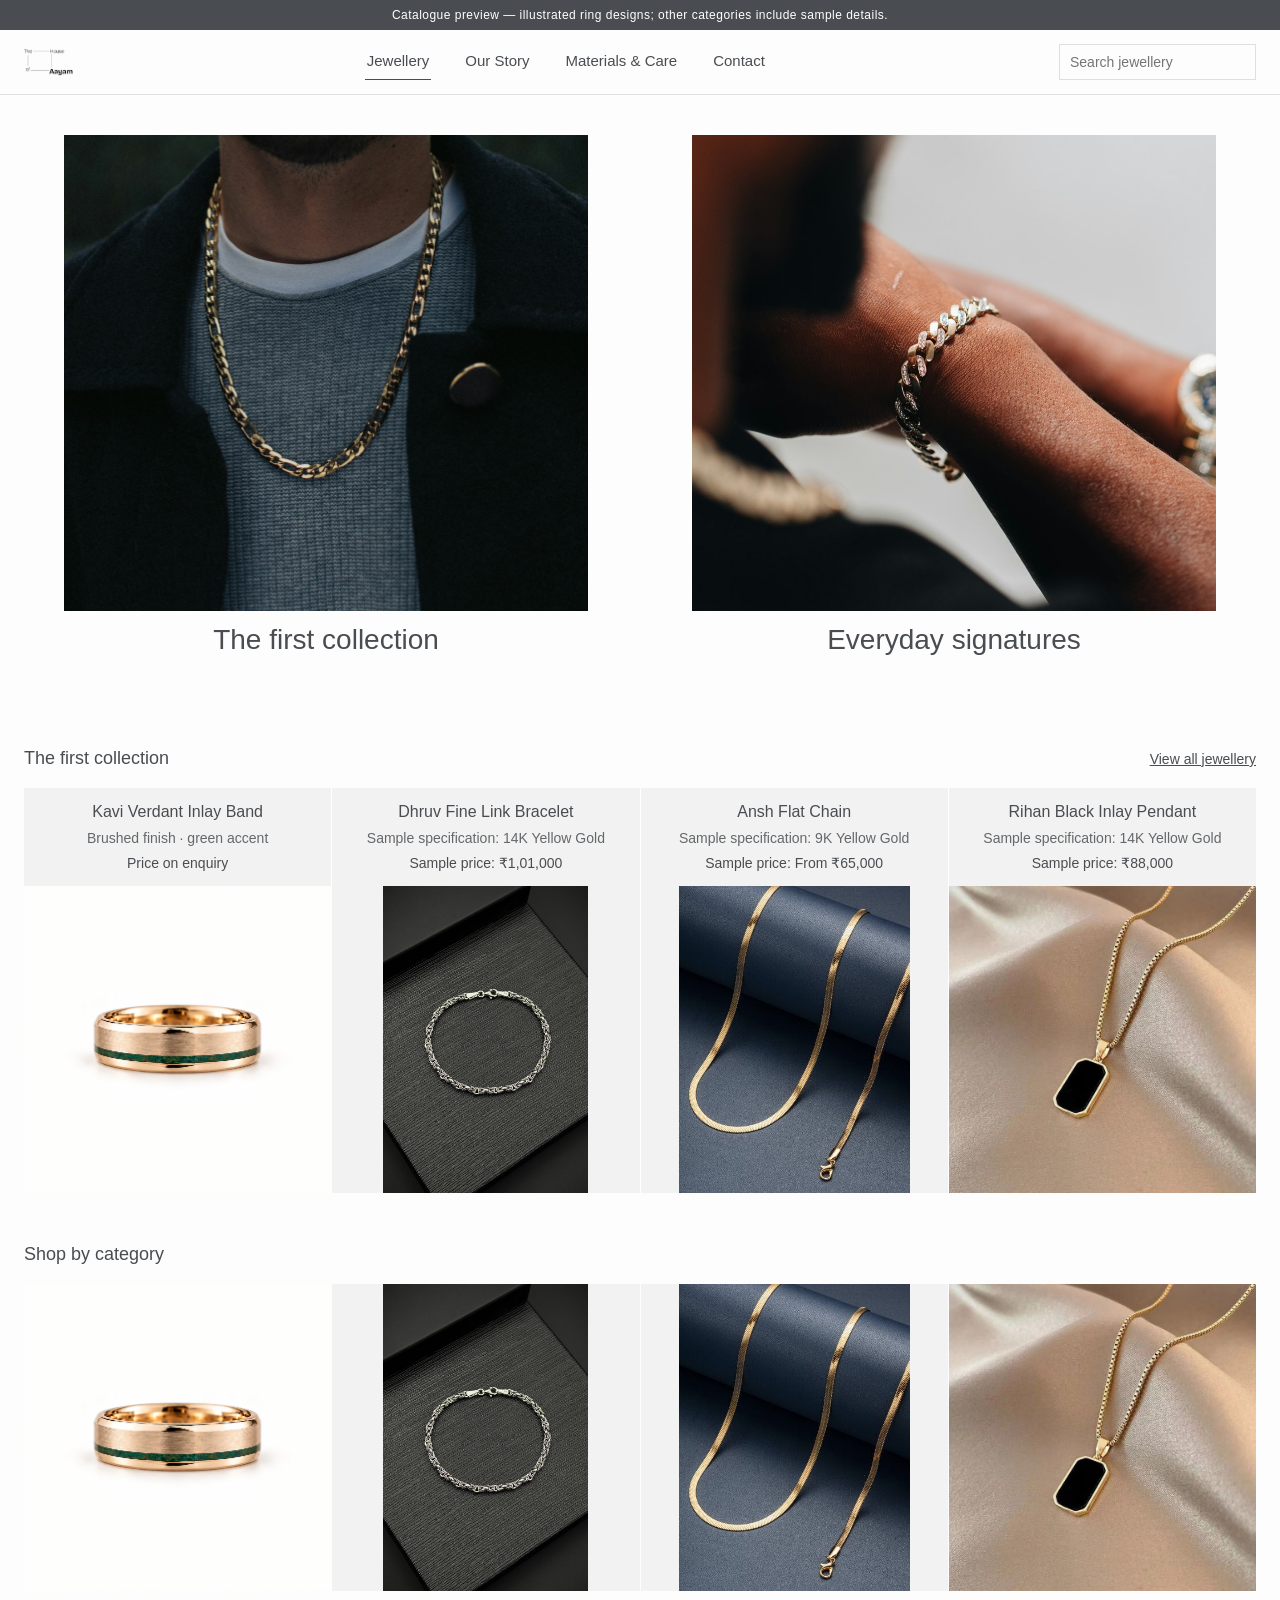
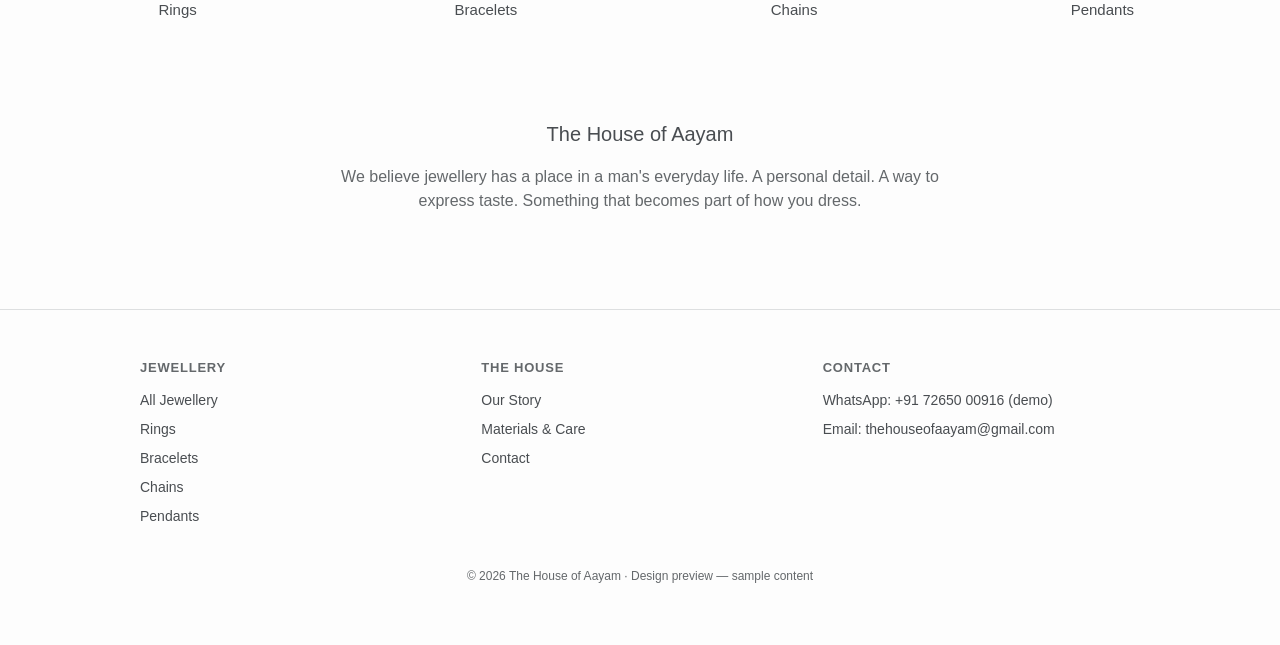
==== preview/index.html @ 9c247a74 "Integrate 20 approved ring designs with three-view galleries and enquiry content" ====
<!DOCTYPE html>
<html lang="en">
<head>
<meta charset="utf-8">
<meta name="viewport" content="width=device-width, initial-scale=1">
<title>The House of Aayam — Home (Draft Preview)</title>
<meta name="robots" content="noindex">
<link rel="stylesheet" href="styles.css?v=20261021-rings-1">
</head>
<body>
<div class="preview-notice">Catalogue preview — illustrated ring designs; other categories include sample details.</div>
<header class="site-header">
  <div class="nav-row">
    <a class="nav-logo" href="index.html"><img src="../assets/logo.png" alt="The House of Aayam"></a>
    <nav class="nav-center">
      <a href="all-jewellery.html" class="active">Jewellery</a>
      <a href="our-story.html">Our Story</a>
      <a href="materials-care.html">Materials &amp; Care</a>
      <a href="contact.html">Contact</a>
    </nav>
    <div class="nav-right">
      <form class="search-form" data-search><input type="search" placeholder="Search jewellery" aria-label="Search jewellery"></form>
      <button class="icon-btn menu-btn" data-menu-open aria-label="Open menu">Menu</button>
    </div>
  </div>
</header>

<div class="drawer-backdrop"></div>
<aside class="drawer">
  <button class="icon-btn drawer-close" data-menu-close aria-label="Close menu">Close</button>
  <nav>
    <a class="primary-link" href="all-jewellery.html">All Jewellery</a>
    <a class="primary-link" href="all-jewellery.html?category=Rings">Rings</a>
    <a class="primary-link" href="all-jewellery.html?category=Bracelets">Bracelets</a>
    <a class="primary-link" href="all-jewellery.html?category=Chains">Chains</a>
    <a class="primary-link" href="all-jewellery.html?category=Pendants">Pendants</a>
    <a class="secondary-link" href="our-story.html">Our Story</a>
    <a class="secondary-link" href="materials-care.html">Materials &amp; Care</a>
    <a class="secondary-link" href="contact.html">Contact</a>
  </nav>
  <form data-search><input type="search" placeholder="Search jewellery" aria-label="Search jewellery"></form>
</aside>

<main>
  <section class="campaign-pair">
    <figure class="campaign-panel">
      <a href="all-jewellery.html"><div class="frame"><img src="images/campaign-neck.jpg" alt=""></div></a>
      <figcaption><a href="all-jewellery.html">The first collection</a></figcaption>
    </figure>
    <figure class="campaign-panel">
      <a href="all-jewellery.html?sort=price-asc"><div class="frame"><img src="images/campaign-hand.jpg" alt=""></div></a>
      <figcaption><a href="all-jewellery.html?sort=price-asc">Everyday signatures</a></figcaption>
    </figure>
  </section>

  <section class="section">
    <div class="section-head">
      <h2>The first collection</h2>
      <a href="all-jewellery.html">View all jewellery</a>
    </div>
    <div class="grid" id="featured-grid"></div>
  </section>

  <section class="section" style="padding-top:0">
    <div class="section-head"><h2>Shop by category</h2></div>
    <div class="category-row">
      <a class="category-tile" href="all-jewellery.html?category=Rings">
        <div class="frame"><img src="../catalog/images/rings/green-inlay-band/01-hero.webp" alt="Rings"></div>
        <figcaption>Rings</figcaption>
      </a>
      <a class="category-tile" href="all-jewellery.html?category=Bracelets">
        <div class="frame"><img src="../catalog/images/reference/bracelet-01.jpg" alt="Bracelets"></div>
        <figcaption>Bracelets</figcaption>
      </a>
      <a class="category-tile" href="all-jewellery.html?category=Chains">
        <div class="frame"><img src="../catalog/images/reference/chain-01.jpg" alt="Chains"></div>
        <figcaption>Chains</figcaption>
      </a>
      <a class="category-tile" href="all-jewellery.html?category=Pendants">
        <div class="frame"><img src="../catalog/images/reference/pendant-01.jpg" alt="Pendants"></div>
        <figcaption>Pendants</figcaption>
      </a>
    </div>
  </section>

  <section class="brand-statement">
    <h2>The House of Aayam</h2>
    <p>We believe jewellery has a place in a man's everyday life. A personal detail. A way to express taste. Something that becomes part of how you dress.</p>
  </section>
</main>

<footer class="site-footer">
  <div class="footer-grid">
    <div class="footer-col">
      <h3>Jewellery</h3>
      <a href="all-jewellery.html">All Jewellery</a>
      <a href="all-jewellery.html?category=Rings">Rings</a>
      <a href="all-jewellery.html?category=Bracelets">Bracelets</a>
      <a href="all-jewellery.html?category=Chains">Chains</a>
      <a href="all-jewellery.html?category=Pendants">Pendants</a>
    </div>
    <div class="footer-col">
      <h3>The House</h3>
      <a href="our-story.html">Our Story</a>
      <a href="materials-care.html">Materials &amp; Care</a>
      <a href="contact.html">Contact</a>
    </div>
    <div class="footer-col">
      <h3>Contact</h3>
      <p>WhatsApp: +91 72650 00916 (demo)</p>
      <p>Email: thehouseofaayam@gmail.com</p>
    </div>
  </div>
  <p class="footer-bottom">&copy; 2026 The House of Aayam · Design preview — sample content</p>
</footer>

<script src="catalog.js?v=20261021-rings-1"></script>
<script>
loadCatalog().then(data => {
  const byCategory = {};
  data.products.forEach(p => { (byCategory[p.category] ||= []).push(p); });
  const featured = data.categories.map(c => byCategory[c][0]).filter(Boolean);
  renderGrid(document.getElementById('featured-grid'), featured);
}).catch(err => {
  document.getElementById('featured-grid').innerHTML = '<p style="padding:24px;color:#c00">' + err.message + '</p>';
});
</script>
</body>
</html>
---- preview/styles.css ----
:root {
  --bg: #FDFDFD;
  --tile: #F2F2F2;
  --text: #494D51;
  --text-secondary: #64686B;
  --rule: #DDDFE0;
  --action-bg: #494D51;
  --action-text: #FFFFFF;
  --sans: "Helvetica Neue", Helvetica, Arial, sans-serif;
}

* { box-sizing: border-box; }
html, body { margin: 0; padding: 0; overflow-x: clip; }

body {
  background: var(--bg);
  color: var(--text);
  font-family: var(--sans);
  font-weight: 400;
  font-size: 16px;
  line-height: 1.5;
  -webkit-font-smoothing: antialiased;
}

a { color: inherit; text-decoration: none; }
button { font-family: inherit; }
img { display: block; max-width: 100%; }

.container { max-width: 1400px; margin: 0 auto; padding: 0 12px; }
@media (min-width: 1024px) { .container { padding: 0 24px; } }

/* Preview notice */
.preview-notice {
  background: var(--text);
  color: #fff;
  text-align: center;
  font-size: 12px;
  letter-spacing: 0.04em;
  padding: 6px 12px;
}

/* Header */
header.site-header {
  position: sticky;
  top: 0;
  z-index: 50;
  background: var(--bg);
  border-bottom: 1px solid var(--rule);
}
.nav-row {
  display: flex;
  align-items: center;
  justify-content: space-between;
  height: 64px;
  padding: 0 12px;
  gap: 12px;
}
@media (min-width: 1024px) { .nav-row { padding: 0 24px; } }

.nav-logo { font-size: 18px; font-weight: 700; letter-spacing: 0.02em; white-space: nowrap; }
.nav-logo img { height: 28px; width: auto; display: block; }

.nav-center { display: none; }
@media (min-width: 1024px) {
  .nav-center { display: flex; gap: 32px; }
  .nav-center a { font-size: 15px; padding: 6px 2px; border-bottom: 1px solid transparent; }
  .nav-center a.active, .nav-center a:hover { border-bottom-color: var(--text); }
}

.nav-right { display: flex; align-items: center; gap: 8px; }
.icon-btn {
  min-width: 44px; min-height: 44px;
  display: inline-flex; align-items: center; justify-content: center;
  border: none; background: transparent; cursor: pointer;
  font-size: 15px;
}
.menu-btn { display: inline-flex; }
@media (min-width: 1024px) { .menu-btn { display: none; } }

.search-form { display: none; align-items: center; }
@media (min-width: 1024px) { .search-form { display: flex; } }
.search-form input {
  border: 1px solid var(--rule);
  height: 36px;
  padding: 0 10px;
  font-size: 14px;
  min-width: 180px;
  background: var(--bg);
  color: var(--text);
}

/* Mobile drawer */
.drawer-backdrop {
  position: fixed; inset: 0; background: rgba(0,0,0,0.3);
  opacity: 0; pointer-events: none; transition: opacity 180ms ease;
  z-index: 60;
}
.drawer {
  position: fixed; top: 0; right: 0; bottom: 0;
  width: min(320px, 86vw);
  background: #fff;
  transform: translateX(100%);
  transition: transform 200ms ease;
  z-index: 61;
  display: flex; flex-direction: column;
  padding: 16px;
}
body.drawer-open .drawer-backdrop { opacity: 1; pointer-events: auto; }
body.drawer-open .drawer { transform: translateX(0); }
.drawer-close { align-self: flex-end; }
.drawer nav { display: flex; flex-direction: column; margin-top: 24px; }
.drawer .primary-link { font-size: 24px; padding: 12px 0; border-bottom: 1px solid var(--rule); }
.drawer .secondary-link { font-size: 16px; padding: 10px 0; color: var(--text-secondary); }
.drawer form { margin-top: 24px; }
.drawer form input { width: 100%; height: 44px; border: 1px solid var(--rule); padding: 0 12px; font-size: 15px; }

/* Campaign pair */
.campaign-pair {
  display: grid; grid-template-columns: 1fr 1fr; gap: 8px;
  padding: 8px;
}
@media (min-width: 768px) {
  .campaign-pair { gap: 24px; padding: 24px; }
}
.campaign-panel a { display: block; }
.campaign-panel .frame { aspect-ratio: 2/3; overflow: hidden; background: var(--tile); }
@media (min-width: 768px) { .campaign-panel .frame { aspect-ratio: 1.1/1; } }
.campaign-panel img { width: 100%; height: 100%; object-fit: cover; }
.campaign-panel figcaption {
  text-align: center; margin-top: 8px; font-size: 16px; line-height: 1.2;
}
@media (min-width: 480px) { .campaign-panel figcaption { font-size: 18px; } }
@media (min-width: 768px) { .campaign-panel figcaption { margin-top: 12px; font-size: 28px; } }

/* Section headings */
.section { padding: 32px 12px; }
@media (min-width: 1024px) { .section { padding: 48px 24px; } }
.section-head {
  display: flex; align-items: baseline; justify-content: space-between;
  margin-bottom: 16px;
}
.section-head h2 { font-size: 18px; font-weight: 400; margin: 0; }
.section-head a { font-size: 14px; text-decoration: underline; }

/* Product grid */
.grid {
  display: grid;
  grid-template-columns: repeat(2, 1fr);
  gap: 1px;
  background: #fff;
}
@media (min-width: 768px) { .grid { grid-template-columns: repeat(3, 1fr); } }
@media (min-width: 1024px) { .grid { grid-template-columns: repeat(4, 1fr); } }

.card { background: var(--tile); display: flex; flex-direction: column; }
.card .imgwrap { order: 1; aspect-ratio: 1/1; overflow: hidden; }
.card .imgwrap img { width: 100%; height: 100%; object-fit: contain; transition: opacity 180ms ease; }
.card .info { order: 2; padding: 12px; text-align: left; }
@media (min-width: 768px) {
  .card .imgwrap { order: 2; }
  .card .info { order: 1; text-align: center; }
}
.card .name { font-size: 14px; margin: 0 0 4px; }
@media (min-width: 768px) { .card .name { font-size: 16px; } }
.card .material { font-size: 13px; color: var(--text-secondary); margin: 0 0 4px; }
.card .price { font-size: 13px; margin: 0; }
@media (min-width: 768px) { .card .material, .card .price { font-size: 14px; } }

.empty-state { padding: 48px 12px; text-align: center; grid-column: 1 / -1; }
.empty-state h3 { font-weight: 400; }
.empty-state p { color: var(--text-secondary); }

/* Category tiles */
.category-row {
  display: grid; grid-template-columns: repeat(2, 1fr); gap: 12px; padding: 12px;
}
@media (min-width: 768px) { .category-row { grid-template-columns: repeat(4, 1fr); gap: 1px; padding: 0; } }
.category-tile .frame { aspect-ratio: 1/1; background: var(--tile); overflow: hidden; }
.category-tile img { width: 100%; height: 100%; object-fit: contain; }
.category-tile figcaption { text-align: center; margin-top: 8px; font-size: 15px; }

/* Brand statement */
.brand-statement { max-width: 640px; margin: 0 auto; text-align: center; padding: 32px 12px; }
.brand-statement h2 { font-size: 20px; font-weight: 400; }
.brand-statement p { color: var(--text-secondary); }

/* Buttons */
.btn-primary {
  display: inline-flex; align-items: center; justify-content: center;
  background: var(--action-bg); color: var(--action-text);
  border: none; height: 48px; padding: 0 24px; width: 100%;
  font-size: 15px; letter-spacing: 0.02em; cursor: pointer;
}
.btn-primary[disabled] { opacity: 0.4; cursor: not-allowed; }
.btn-secondary {
  display: inline-flex; align-items: center; justify-content: center;
  background: transparent; color: var(--text); border: 1px solid var(--rule);
  height: 44px; padding: 0 20px; font-size: 14px; cursor: pointer;
}

/* Refine / Sort bar */
.toolbar {
  display: flex; align-items: center; justify-content: space-between;
  padding: 16px 12px; border-bottom: 1px solid var(--rule); gap: 12px; flex-wrap: wrap;
}
@media (min-width: 1024px) { .toolbar { padding: 16px 24px; } }
.toolbar .crumbs { font-size: 14px; color: var(--text-secondary); }
.toolbar .controls { display: grid; grid-template-columns: repeat(2, minmax(0, 1fr)); gap: 8px; width: 100%; }
.toolbar select {
  border: 1px solid var(--rule); background: var(--bg); color: var(--text);
  height: 36px; padding: 0 8px; font-size: 14px; min-width: 0; width: 100%;
}
@media (min-width: 768px) {
  .toolbar .controls { display: flex; gap: 16px; width: auto; margin-left: auto; }
  .toolbar select { width: auto; }
}
.active-filters { display: flex; flex-wrap: wrap; gap: 8px; padding: 0 12px 16px; }
@media (min-width: 1024px) { .active-filters { padding: 0 24px 16px; } }
.chip {
  border: 1px solid var(--rule); font-size: 13px; padding: 4px 10px;
  display: inline-flex; align-items: center; gap: 6px; background: #fff;
}
.chip button { border: none; background: none; cursor: pointer; font-size: 13px; color: var(--text-secondary); }
.clear-all { font-size: 13px; text-decoration: underline; align-self: center; }

/* Product detail */
.product-detail { display: grid; grid-template-columns: 1fr; }
@media (min-width: 1024px) { .product-detail { grid-template-columns: 1fr 1fr; } }
.gallery .main { aspect-ratio: 1/1; background: var(--tile); overflow: hidden; }
.gallery .main img { width: 100%; height: 100%; object-fit: contain; }
.gallery .thumbs { display: flex; gap: 8px; padding: 12px; }
.gallery .thumbs button { border: 1px solid var(--rule); width: 88px; padding: 0; background: var(--tile); cursor: pointer; color: var(--text); }
.gallery .thumbs button[aria-pressed="true"] { border-color: var(--text); }
.gallery .thumbs button:focus-visible { outline: 2px solid var(--text); outline-offset: 3px; }
.gallery .thumbs img { width: 100%; aspect-ratio: 1; object-fit: contain; }
.gallery .thumbs span { display: block; padding: 5px 2px; font-size: 10px; }
.gallery-caption { padding: 0 12px; margin: 0 0 6px; font-size: 12px; }
.gallery-note { padding: 0 12px; margin: 0; font-size: 12px; color: var(--text-secondary); }
.sample-note { border-left: 1px solid var(--rule); padding-left: 12px; margin: 8px 0 20px; font-size: 13px; color: var(--text-secondary); }
.product-missing { max-width: 620px; min-height: 40vh; padding: 72px 24px; margin: 0 auto; text-align: center; }
.product-missing h1 { font-size: 24px; font-weight: 400; }
.product-missing p { color: var(--text-secondary); }

.product-info { padding: 24px 12px; max-width: 500px; }
@media (min-width: 1024px) { .product-info { padding: 64px 64px 64px 48px; } }
.product-info h1 { font-size: 20px; font-weight: 400; margin: 0 0 4px; }
@media (min-width: 1024px) { .product-info h1 { font-size: 22px; } }
.product-info .variant-line { color: var(--text-secondary); font-size: 14px; margin: 0 0 4px; }
.product-info .price { font-size: 18px; margin: 0 0 24px; }
.product-crumbs { font-size: 13px; color: var(--text-secondary); margin: 0 0 30px; }
.product-reference { font-size: 10px; letter-spacing: .08em; color: var(--text-secondary); margin: 0 0 8px; }
.product-intro { font-size: 14px; color: var(--text-secondary); margin: 16px 0; }
.enquiry-guidance { font-size: 13px; color: var(--text-secondary); margin: 0 0 20px; }
.email-enquiry { width: 100%; margin-top: 10px; }
.sizing-link { font-size: 13px; margin-top: 12px; }
.product-sections { margin-top: 30px; border-top: 1px solid var(--rule); }
.product-sections details { border-bottom: 1px solid var(--rule); }
.product-sections summary { padding: 15px 0; font-size: 14px; cursor: pointer; }
.product-sections p, .product-sections dl { font-size: 14px; color: var(--text-secondary); margin: 0 0 18px; }
.product-sections dt { color: var(--text); font-size: 12px; margin: 16px 0 4px; }
.product-sections dd { margin: 0; }
.collection-intro { max-width: 680px; padding: 28px 12px 12px; }
.collection-intro h1 { margin: 0 0 8px; font-weight: 400; font-size: 26px; }
.collection-intro p { margin: 0; font-size: 14px; color: var(--text-secondary); }
[hidden] { display: none !important; }
@media (min-width: 1024px) { .collection-intro { padding-left: 24px; padding-right: 24px; } }

.selector-group { margin-bottom: 20px; }
.selector-group .label { font-size: 13px; color: var(--text-secondary); margin-bottom: 8px; }
.swatches { display: flex; gap: 8px; flex-wrap: wrap; }
.swatch, .size-btn {
  border: 1px solid var(--rule); background: #fff; color: var(--text);
  min-width: 44px; min-height: 44px; padding: 0 12px; font-size: 14px; cursor: pointer;
}
.swatch.selected, .size-btn.selected { background: var(--text); color: #fff; border-color: var(--text); }
.swatch[disabled], .size-btn[disabled] { color: var(--rule); border-color: var(--rule); cursor: not-allowed; background: #fff; }
.size-help { margin-top: 8px; font-size: 13px; }
.size-help label { display: flex; align-items: center; gap: 8px; cursor: pointer; }

.support-line { font-size: 13px; color: var(--text-secondary); margin-top: 12px; }

.accordion { border-top: 1px solid var(--rule); margin-top: 24px; }
.accordion-item { border-bottom: 1px solid var(--rule); }
.accordion-item button {
  width: 100%; display: flex; justify-content: space-between; align-items: center;
  padding: 14px 0; background: none; border: none; font-size: 15px; cursor: pointer; color: var(--text);
}
.accordion-item .panel { display: none; padding-bottom: 14px; font-size: 14px; color: var(--text-secondary); }
.accordion-item.open .panel { display: block; }

/* Footer */
footer.site-footer { border-top: 1px solid var(--rule); margin-top: 48px; padding: 32px 12px; }
@media (min-width: 1024px) { footer.site-footer { padding: 48px 24px; } }
.footer-grid { display: grid; grid-template-columns: 1fr; gap: 24px; max-width: 1000px; margin: 0 auto; }
@media (min-width: 768px) { .footer-grid { grid-template-columns: repeat(3, 1fr); } }
.footer-col h3 { font-size: 13px; text-transform: uppercase; letter-spacing: 0.06em; color: var(--text-secondary); margin: 0 0 12px; }
.footer-col a, .footer-col p { display: block; font-size: 14px; margin: 0 0 8px; }
.footer-bottom { text-align: center; font-size: 12px; color: var(--text-secondary); margin-top: 32px; }

/* Stub page */
.stub { max-width: 560px; margin: 0 auto; padding: 64px 12px; text-align: center; }
.stub h1 { font-weight: 400; font-size: 22px; }
.stub p { color: var(--text-secondary); }

/* Story, guidance and contact pages */
.editorial-page { max-width: 1400px; margin: 0 auto; }
.editorial-hero { max-width: 760px; padding: 76px 18px 80px; margin: 0 auto; text-align: center; }
.eyebrow { margin: 0 0 18px; font-size: 11px; letter-spacing: .12em; text-transform: uppercase; color: var(--text-secondary); }
.editorial-hero h1 { margin: 0; font-size: clamp(28px, 4vw, 52px); line-height: 1.12; font-weight: 400; letter-spacing: -.025em; }
.editorial-lede { max-width: 590px; margin: 24px auto 0; color: var(--text-secondary); font-size: clamp(16px, 2vw, 20px); line-height: 1.55; }
.editorial-band { background: var(--tile); padding: 75px 22px; text-align: center; }
.editorial-band p { margin: 0; font-size: clamp(22px, 3.1vw, 38px); line-height: 1.35; letter-spacing: -.02em; }
.editorial-section { border-top: 1px solid var(--rule); padding: 50px 18px; scroll-margin-top: 80px; }
.editorial-split { display: grid; grid-template-columns: 1fr; gap: 18px; }
.editorial-section h2 { max-width: 390px; margin: 0; font-size: clamp(22px, 2.5vw, 32px); line-height: 1.22; font-weight: 400; letter-spacing: -.015em; }
.editorial-copy { max-width: 610px; color: var(--text-secondary); }
.editorial-copy p { margin: 0 0 20px; }
.editorial-copy p:last-child { margin-bottom: 0; }
.editorial-actions { display: flex; flex-wrap: wrap; gap: 14px 28px; margin-top: 30px; }
.text-link { display: inline-block; border-bottom: 1px solid currentColor; padding-bottom: 2px; color: var(--text); text-underline-offset: 3px; }
.text-link:hover, .text-link:focus-visible { opacity: .68; }
.preview-caveat { max-width: 590px; margin: 28px auto 0; border-top: 1px solid var(--rule); padding-top: 18px; color: var(--text-secondary); font-size: 13px; }
.fine-print { font-size: 13px; color: var(--text-secondary); }
.editorial-copy .fine-print { border-left: 1px solid var(--rule); padding-left: 14px; margin-top: 24px; }
.guidance-item { border-top: 1px solid var(--rule); padding-top: 18px; margin-top: 20px; }
.guidance-item:first-child { margin-top: 0; }
.guidance-item h3 { margin: 0 0 8px; color: var(--text); font-size: 16px; font-weight: 400; }
.contact-options { display: grid; grid-template-columns: 1fr; border-top: 1px solid var(--rule); border-bottom: 1px solid var(--rule); }
.contact-option { padding: 44px 18px 54px; min-width: 0; }
.contact-option + .contact-option { border-top: 1px solid var(--rule); }
.contact-option h2 { margin: 0 0 20px; font-size: 26px; font-weight: 400; }
.contact-option > p:not(.eyebrow) { max-width: 410px; color: var(--text-secondary); }
.contact-option .text-link { overflow-wrap: anywhere; margin: 12px 0; }
.contact-option .fine-print { max-width: 390px; }
@media (min-width: 768px) {
  .editorial-hero { padding: 104px 24px 112px; }
  .editorial-band { padding: 100px 24px; }
  .editorial-section { padding: 70px 24px; }
  .editorial-split { grid-template-columns: minmax(0, 1fr) minmax(0, 1fr); gap: 60px; }
  .contact-options { grid-template-columns: 1fr 1fr; }
  .contact-option { padding: 64px 24px 70px; }
  .contact-option + .contact-option { border-top: 0; border-left: 1px solid var(--rule); }
}

@media (prefers-reduced-motion: reduce) {
  * { transition: none !important; }
}
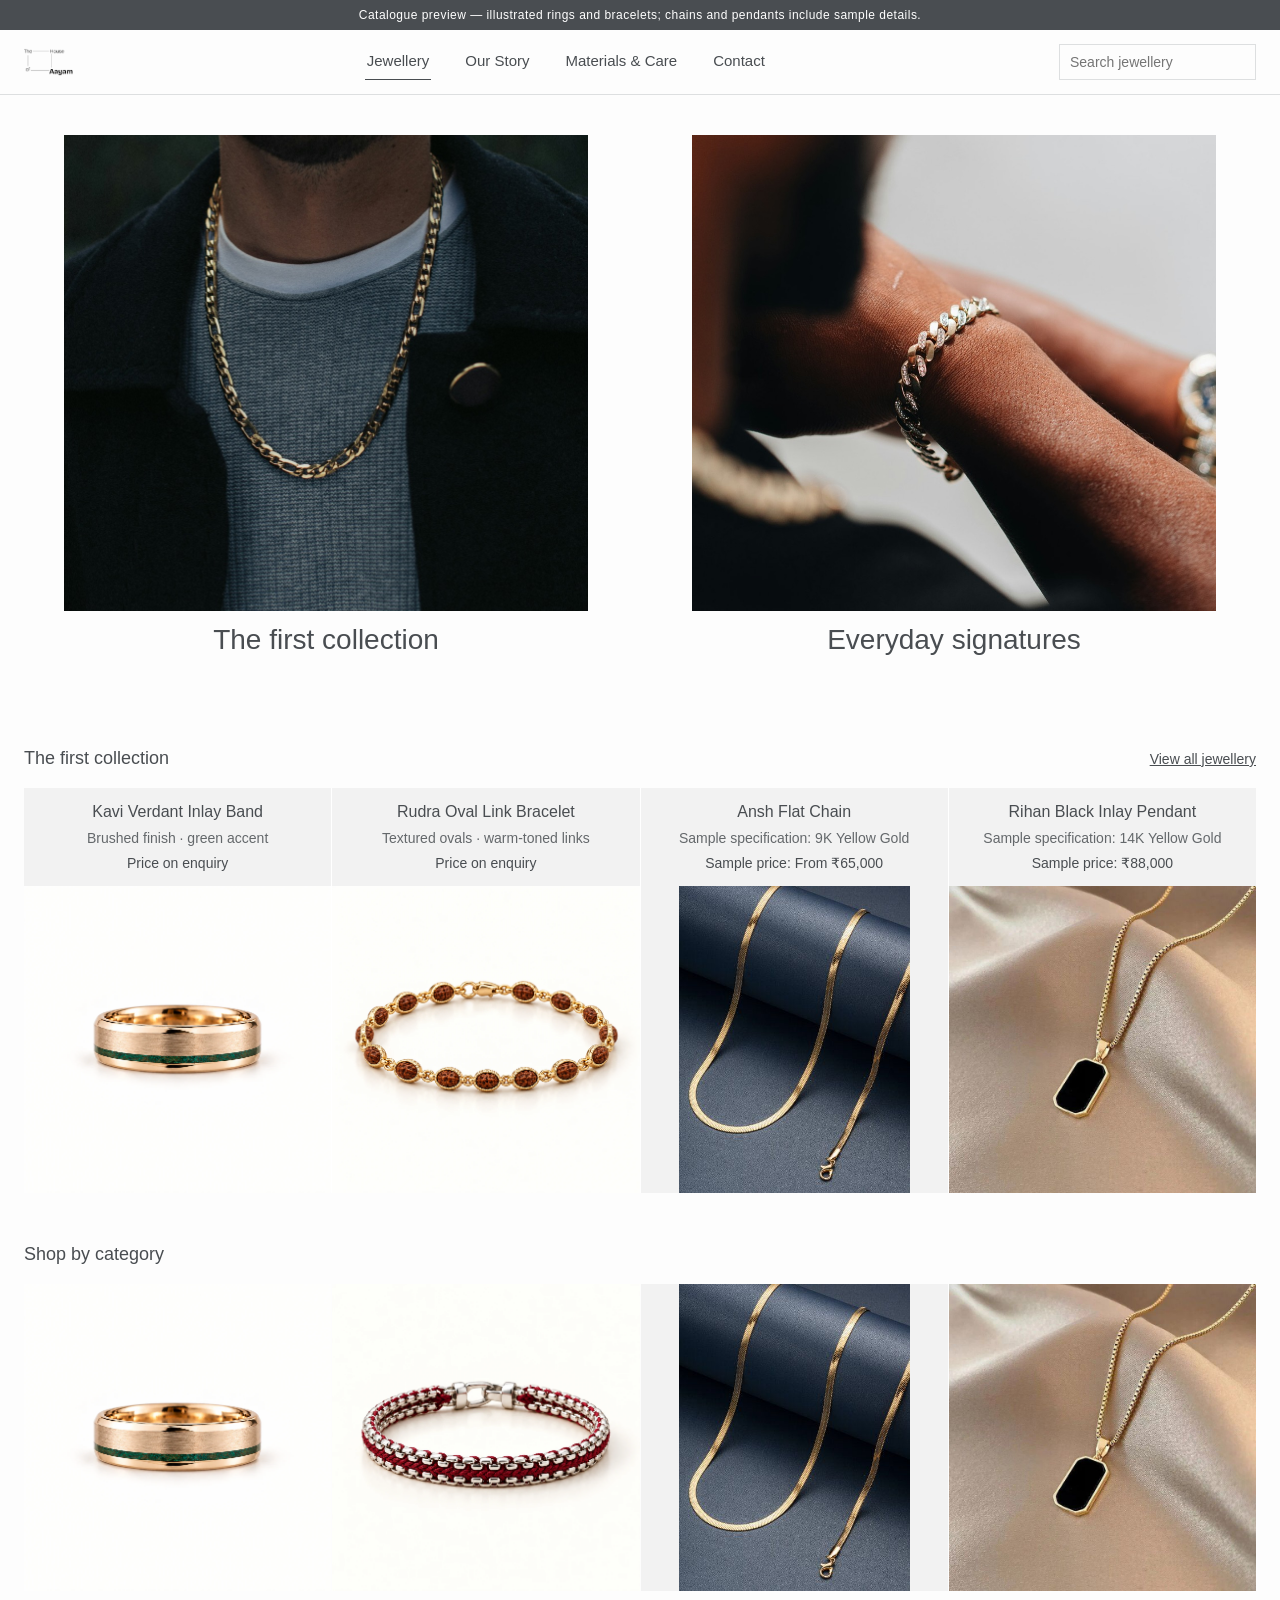
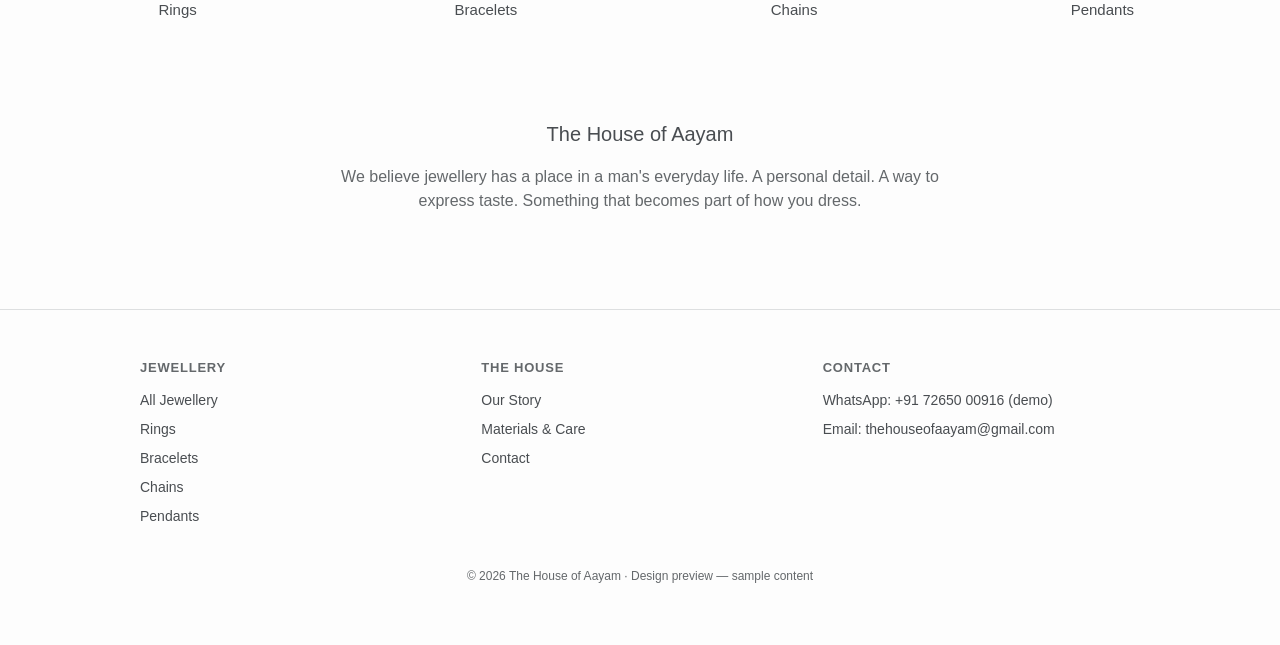
==== commit 4994a6e8: "Integrate nine bracelet designs with galleries and worn-image hover" ====
--- a/preview/index.html
+++ b/preview/index.html
@@ -5,10 +5,10 @@
 <meta name="viewport" content="width=device-width, initial-scale=1">
 <title>The House of Aayam — Home (Draft Preview)</title>
 <meta name="robots" content="noindex">
-<link rel="stylesheet" href="styles.css?v=20261021-rings-1">
+<link rel="stylesheet" href="styles.css?v=20261021-bracelets-1">
 </head>
 <body>
-<div class="preview-notice">Catalogue preview — illustrated ring designs; other categories include sample details.</div>
+<div class="preview-notice">Catalogue preview — illustrated rings and bracelets; chains and pendants include sample details.</div>
 <header class="site-header">
   <div class="nav-row">
     <a class="nav-logo" href="index.html"><img src="../assets/logo.png" alt="The House of Aayam"></a>
@@ -69,7 +69,7 @@
         <figcaption>Rings</figcaption>
       </a>
       <a class="category-tile" href="all-jewellery.html?category=Bracelets">
-        <div class="frame"><img src="../catalog/images/reference/bracelet-01.jpg" alt="Bracelets"></div>
+        <div class="frame"><img src="../catalog/images/bracelets/crimson-woven-link-bracelet/01-hero.webp" alt="Bracelets — Ravik Crimson Weave Bracelet"></div>
         <figcaption>Bracelets</figcaption>
       </a>
       <a class="category-tile" href="all-jewellery.html?category=Chains">
@@ -114,7 +114,7 @@
   <p class="footer-bottom">&copy; 2026 The House of Aayam · Design preview — sample content</p>
 </footer>
 
-<script src="catalog.js?v=20261021-rings-1"></script>
+<script src="catalog.js?v=20261021-bracelets-1"></script>
 <script>
 loadCatalog().then(data => {
   const byCategory = {};
--- a/preview/styles.css
+++ b/preview/styles.css
@@ -153,8 +153,13 @@
 @media (min-width: 1024px) { .grid { grid-template-columns: repeat(4, 1fr); } }
 
 .card { background: var(--tile); display: flex; flex-direction: column; }
-.card .imgwrap { order: 1; aspect-ratio: 1/1; overflow: hidden; }
+.card .imgwrap { order: 1; aspect-ratio: 1/1; overflow: hidden; position: relative; }
 .card .imgwrap img { width: 100%; height: 100%; object-fit: contain; transition: opacity 180ms ease; }
+.card .imgwrap .card-worn { position: absolute; inset: 0; opacity: 0; pointer-events: none; transition: opacity 360ms ease-in-out; }
+@media (hover: hover) and (pointer: fine) {
+  .card .imgwrap:hover .card-worn.is-ready,
+  .card:focus-visible .card-worn.is-ready { opacity: 1; }
+}
 .card .info { order: 2; padding: 12px; text-align: left; }
 @media (min-width: 768px) {
   .card .imgwrap { order: 2; }
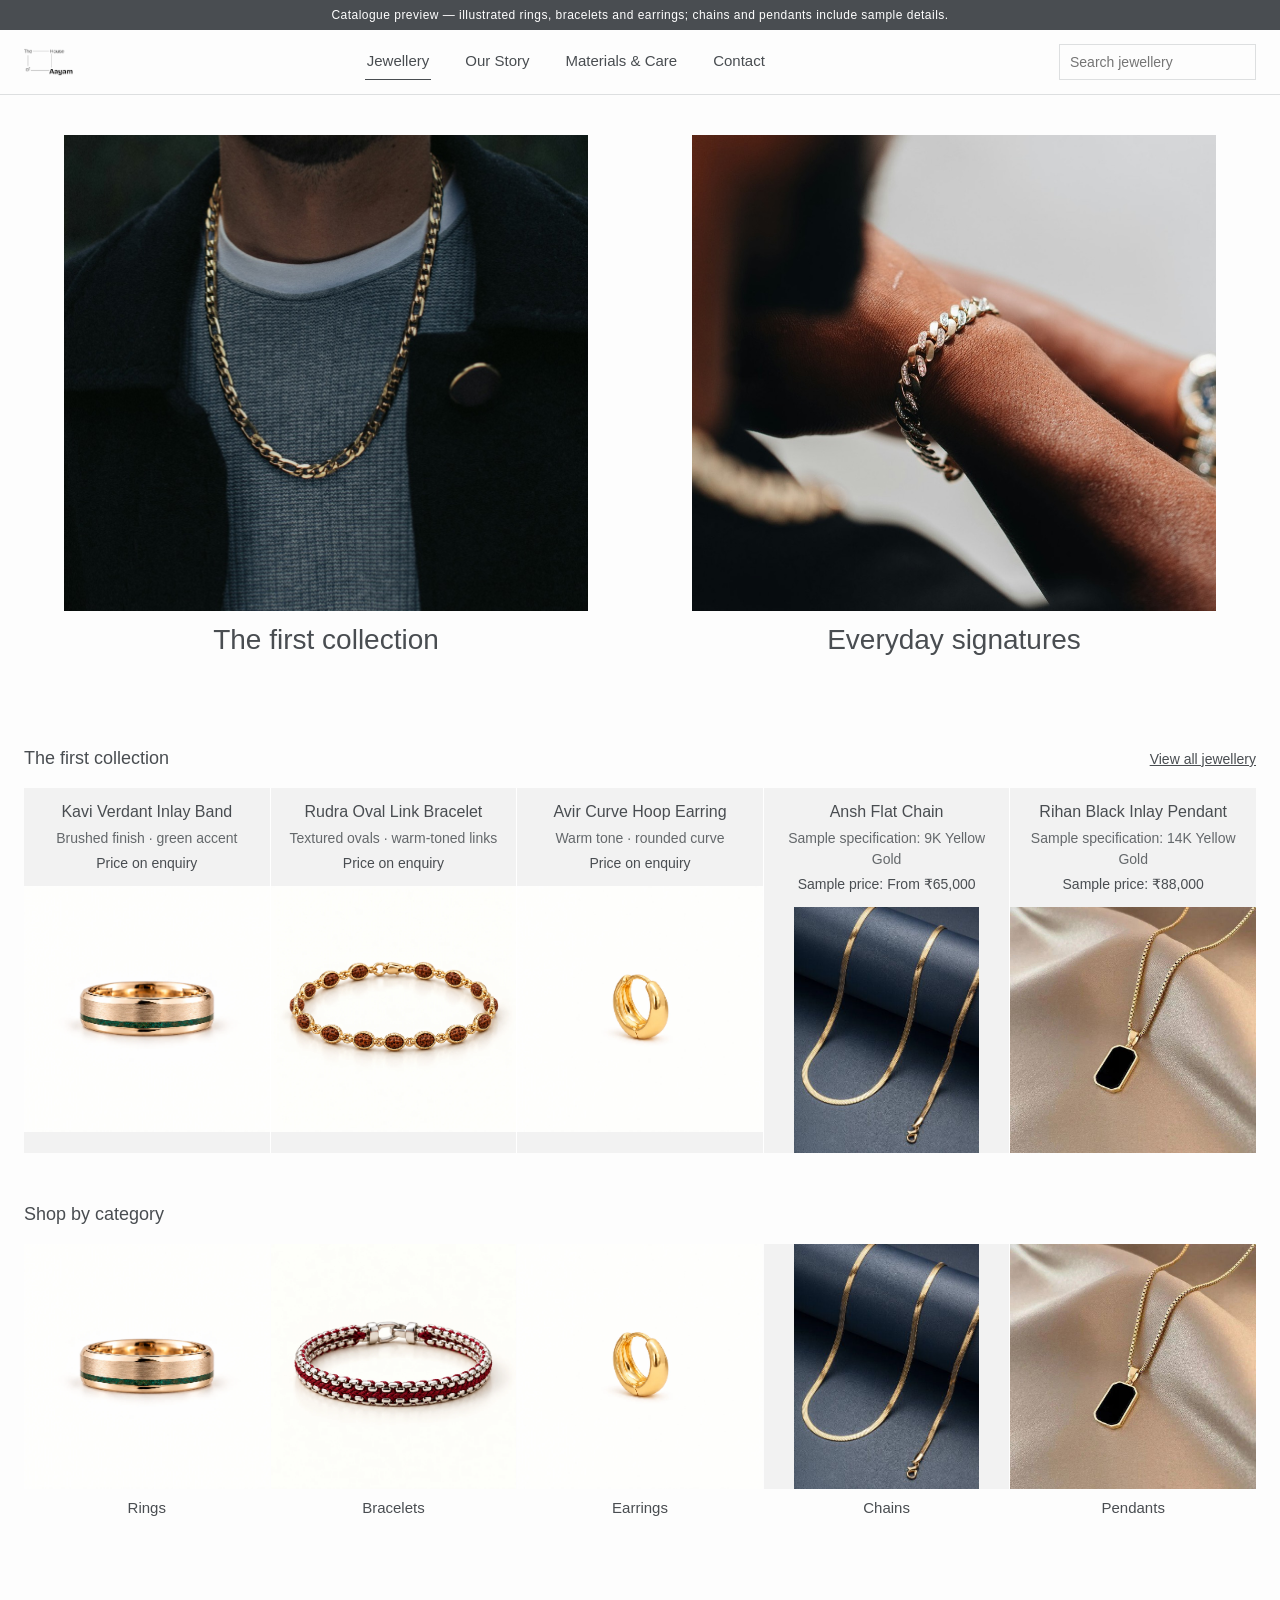
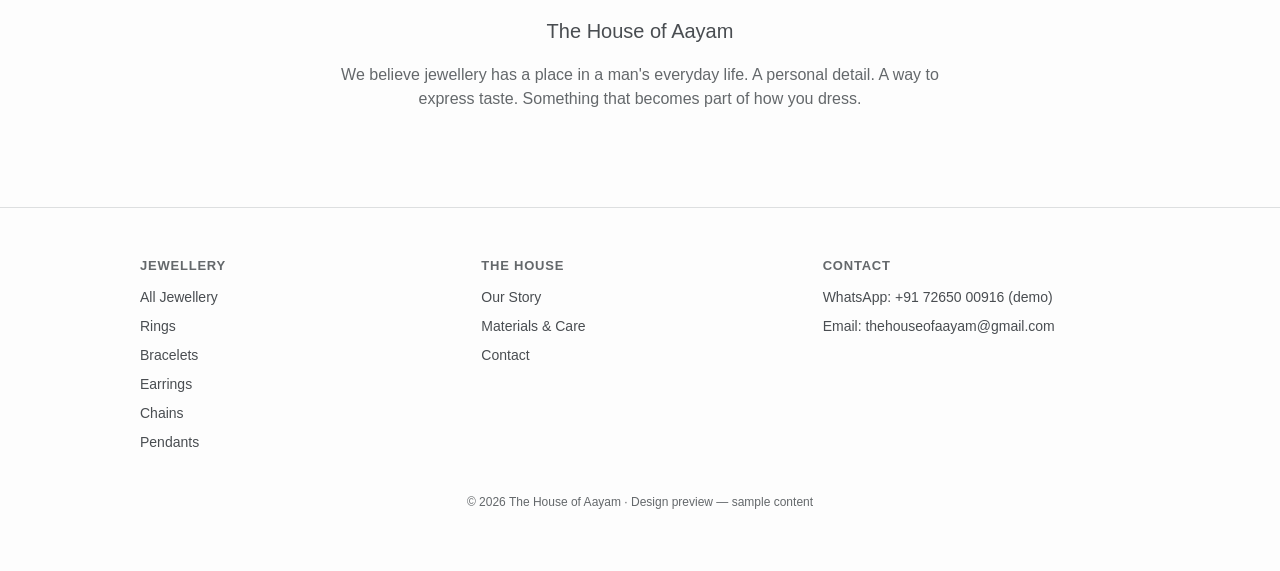
==== commit e35e3633: "Add approved earrings to jewellery preview" ====
--- a/preview/index.html
+++ b/preview/index.html
@@ -5,10 +5,10 @@
 <meta name="viewport" content="width=device-width, initial-scale=1">
 <title>The House of Aayam — Home (Draft Preview)</title>
 <meta name="robots" content="noindex">
-<link rel="stylesheet" href="styles.css?v=20261021-bracelets-1">
+<link rel="stylesheet" href="styles.css?v=20261021-earrings-1">
 </head>
 <body>
-<div class="preview-notice">Catalogue preview — illustrated rings and bracelets; chains and pendants include sample details.</div>
+<div class="preview-notice">Catalogue preview — illustrated rings, bracelets and earrings; chains and pendants include sample details.</div>
 <header class="site-header">
   <div class="nav-row">
     <a class="nav-logo" href="index.html"><img src="../assets/logo.png" alt="The House of Aayam"></a>
@@ -32,6 +32,7 @@
     <a class="primary-link" href="all-jewellery.html">All Jewellery</a>
     <a class="primary-link" href="all-jewellery.html?category=Rings">Rings</a>
     <a class="primary-link" href="all-jewellery.html?category=Bracelets">Bracelets</a>
+    <a class="primary-link" href="all-jewellery.html?category=Earrings">Earrings</a>
     <a class="primary-link" href="all-jewellery.html?category=Chains">Chains</a>
     <a class="primary-link" href="all-jewellery.html?category=Pendants">Pendants</a>
     <a class="secondary-link" href="our-story.html">Our Story</a>
@@ -72,6 +73,10 @@
         <div class="frame"><img src="../catalog/images/bracelets/crimson-woven-link-bracelet/01-hero.webp" alt="Bracelets — Ravik Crimson Weave Bracelet"></div>
         <figcaption>Bracelets</figcaption>
       </a>
+      <a class="category-tile" href="all-jewellery.html?category=Earrings">
+        <div class="frame"><img src="../catalog/images/earrings/rounded-tapered-warm-hoop-earring/01-hero.webp" alt="Earrings — Avir Curve Hoop Earring"></div>
+        <figcaption>Earrings</figcaption>
+      </a>
       <a class="category-tile" href="all-jewellery.html?category=Chains">
         <div class="frame"><img src="../catalog/images/reference/chain-01.jpg" alt="Chains"></div>
         <figcaption>Chains</figcaption>
@@ -96,6 +101,7 @@
       <a href="all-jewellery.html">All Jewellery</a>
       <a href="all-jewellery.html?category=Rings">Rings</a>
       <a href="all-jewellery.html?category=Bracelets">Bracelets</a>
+      <a href="all-jewellery.html?category=Earrings">Earrings</a>
       <a href="all-jewellery.html?category=Chains">Chains</a>
       <a href="all-jewellery.html?category=Pendants">Pendants</a>
     </div>
@@ -114,7 +120,7 @@
   <p class="footer-bottom">&copy; 2026 The House of Aayam · Design preview — sample content</p>
 </footer>
 
-<script src="catalog.js?v=20261021-bracelets-1"></script>
+<script src="catalog.js?v=20261021-earrings-1"></script>
 <script>
 loadCatalog().then(data => {
   const byCategory = {};
--- a/preview/styles.css
+++ b/preview/styles.css
@@ -151,6 +151,7 @@
 }
 @media (min-width: 768px) { .grid { grid-template-columns: repeat(3, 1fr); } }
 @media (min-width: 1024px) { .grid { grid-template-columns: repeat(4, 1fr); } }
+@media (min-width: 1024px) { #featured-grid { grid-template-columns: repeat(5, 1fr); } }
 
 .card { background: var(--tile); display: flex; flex-direction: column; }
 .card .imgwrap { order: 1; aspect-ratio: 1/1; overflow: hidden; position: relative; }
@@ -179,7 +180,8 @@
 .category-row {
   display: grid; grid-template-columns: repeat(2, 1fr); gap: 12px; padding: 12px;
 }
-@media (min-width: 768px) { .category-row { grid-template-columns: repeat(4, 1fr); gap: 1px; padding: 0; } }
+@media (min-width: 768px) { .category-row { grid-template-columns: repeat(3, 1fr); gap: 1px; padding: 0; } }
+@media (min-width: 1024px) { .category-row { grid-template-columns: repeat(5, 1fr); } }
 .category-tile .frame { aspect-ratio: 1/1; background: var(--tile); overflow: hidden; }
 .category-tile img { width: 100%; height: 100%; object-fit: contain; }
 .category-tile figcaption { text-align: center; margin-top: 8px; font-size: 15px; }
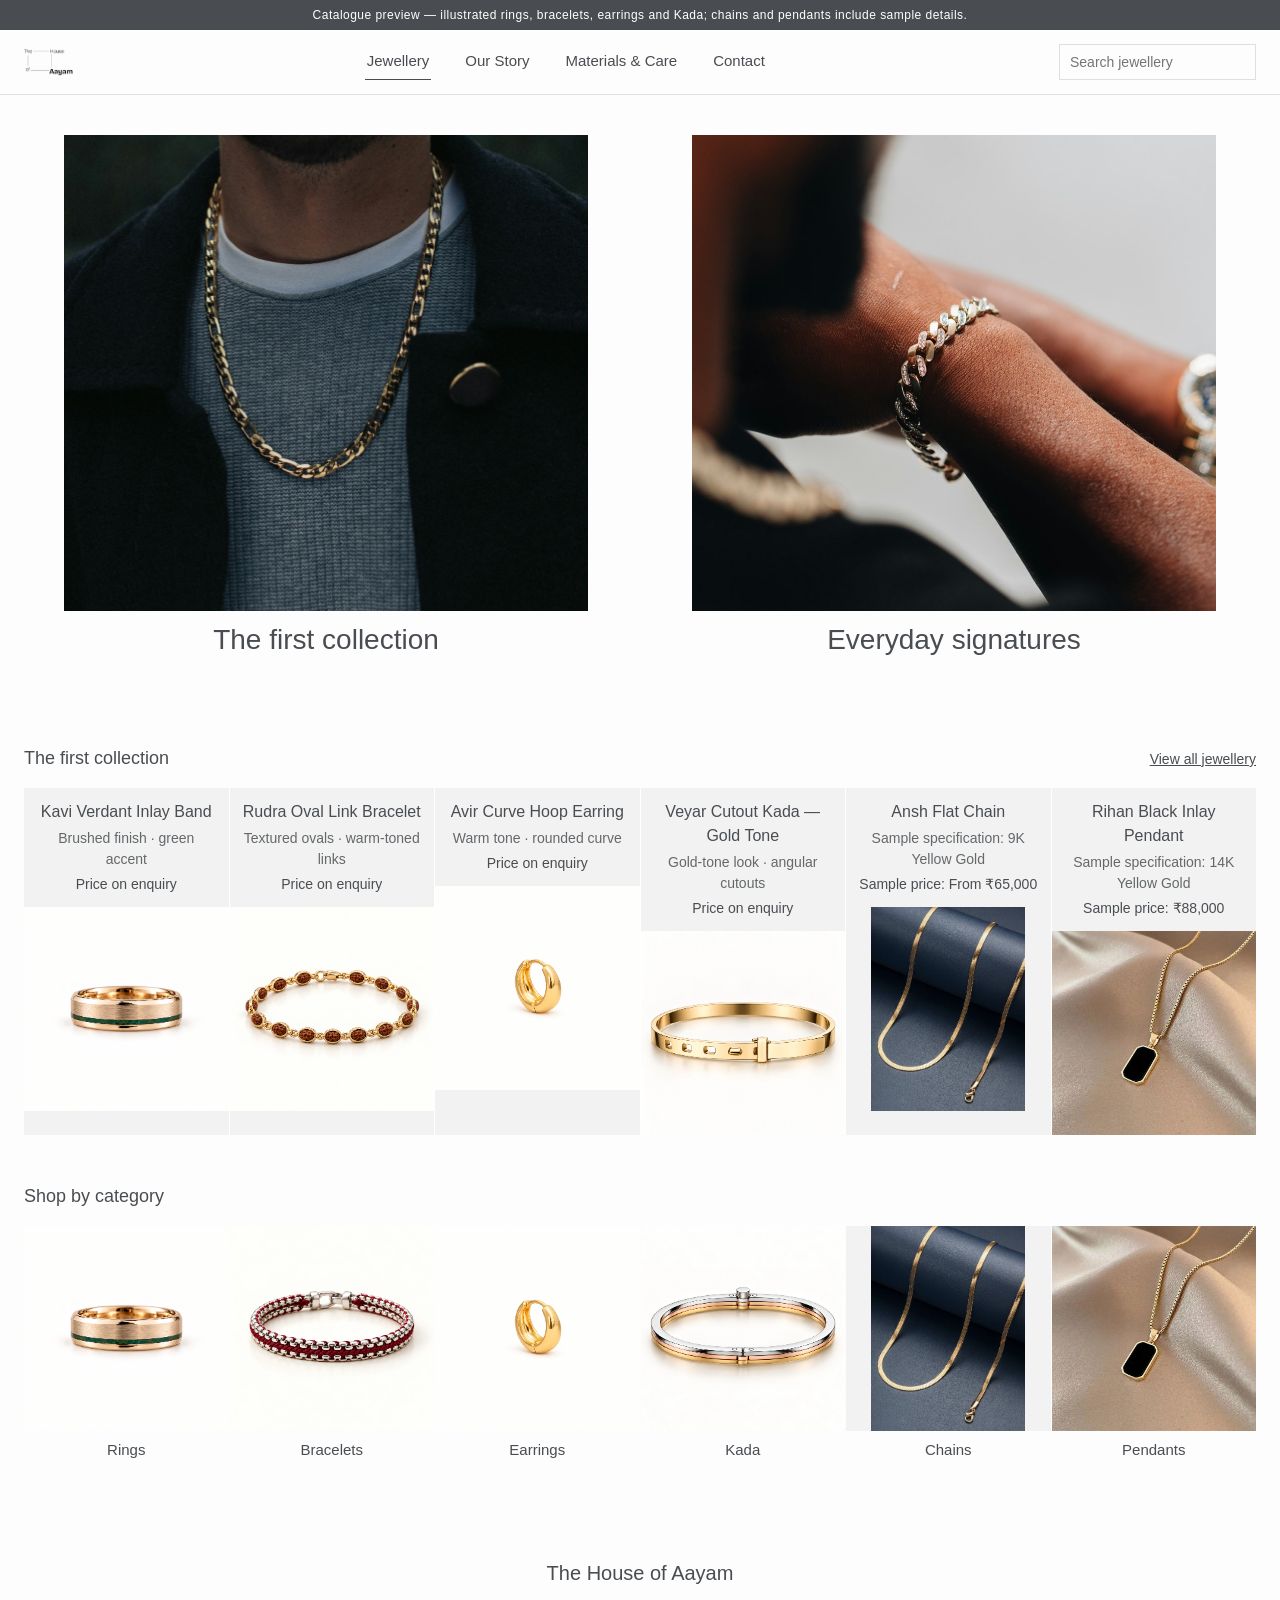
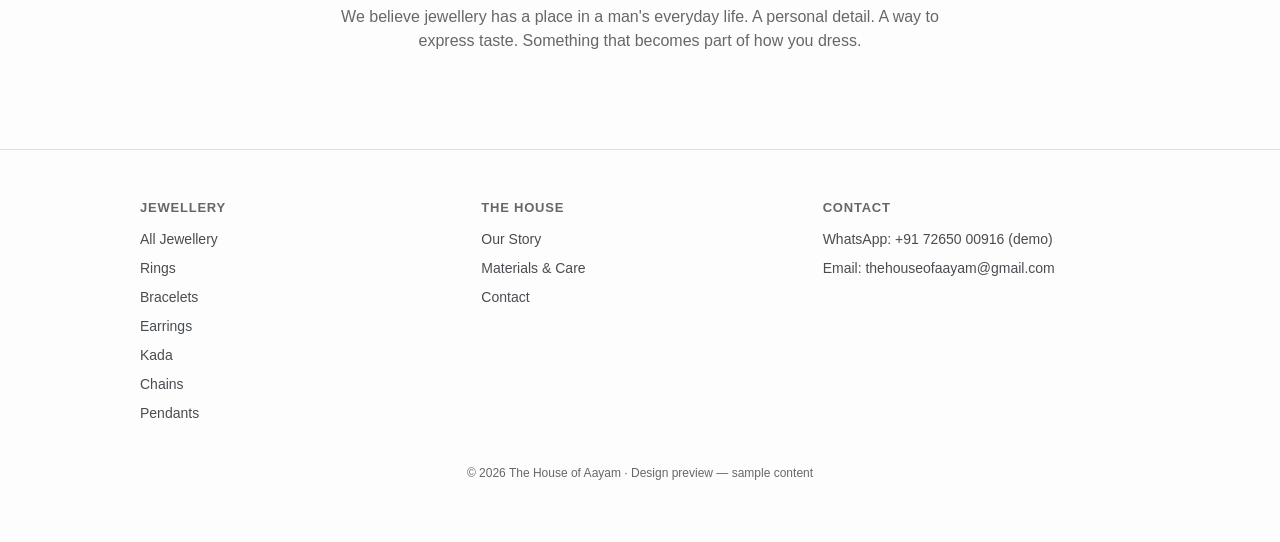
==== commit 535cd0bb: "Add approved Kada catalogue to preview" ====
--- a/preview/index.html
+++ b/preview/index.html
@@ -5,10 +5,10 @@
 <meta name="viewport" content="width=device-width, initial-scale=1">
 <title>The House of Aayam — Home (Draft Preview)</title>
 <meta name="robots" content="noindex">
-<link rel="stylesheet" href="styles.css?v=20261021-earrings-1">
+<link rel="stylesheet" href="styles.css?v=20261022-kada-1">
 </head>
 <body>
-<div class="preview-notice">Catalogue preview — illustrated rings, bracelets and earrings; chains and pendants include sample details.</div>
+<div class="preview-notice">Catalogue preview — illustrated rings, bracelets, earrings and Kada; chains and pendants include sample details.</div>
 <header class="site-header">
   <div class="nav-row">
     <a class="nav-logo" href="index.html"><img src="../assets/logo.png" alt="The House of Aayam"></a>
@@ -33,6 +33,7 @@
     <a class="primary-link" href="all-jewellery.html?category=Rings">Rings</a>
     <a class="primary-link" href="all-jewellery.html?category=Bracelets">Bracelets</a>
     <a class="primary-link" href="all-jewellery.html?category=Earrings">Earrings</a>
+    <a class="primary-link" href="all-jewellery.html?category=Kada">Kada</a>
     <a class="primary-link" href="all-jewellery.html?category=Chains">Chains</a>
     <a class="primary-link" href="all-jewellery.html?category=Pendants">Pendants</a>
     <a class="secondary-link" href="our-story.html">Our Story</a>
@@ -77,6 +78,10 @@
         <div class="frame"><img src="../catalog/images/earrings/rounded-tapered-warm-hoop-earring/01-hero.webp" alt="Earrings — Avir Curve Hoop Earring"></div>
         <figcaption>Earrings</figcaption>
       </a>
+      <a class="category-tile" href="all-jewellery.html?category=Kada">
+        <div class="frame"><img src="../catalog/images/kada/tri-tone-hinged-kada/01-hero.webp" alt="Kada — Samar Tri-Tone Kada"></div>
+        <figcaption>Kada</figcaption>
+      </a>
       <a class="category-tile" href="all-jewellery.html?category=Chains">
         <div class="frame"><img src="../catalog/images/reference/chain-01.jpg" alt="Chains"></div>
         <figcaption>Chains</figcaption>
@@ -102,6 +107,7 @@
       <a href="all-jewellery.html?category=Rings">Rings</a>
       <a href="all-jewellery.html?category=Bracelets">Bracelets</a>
       <a href="all-jewellery.html?category=Earrings">Earrings</a>
+      <a href="all-jewellery.html?category=Kada">Kada</a>
       <a href="all-jewellery.html?category=Chains">Chains</a>
       <a href="all-jewellery.html?category=Pendants">Pendants</a>
     </div>
@@ -120,7 +126,7 @@
   <p class="footer-bottom">&copy; 2026 The House of Aayam · Design preview — sample content</p>
 </footer>
 
-<script src="catalog.js?v=20261021-earrings-1"></script>
+<script src="catalog.js?v=20261022-kada-1"></script>
 <script>
 loadCatalog().then(data => {
   const byCategory = {};
--- a/preview/styles.css
+++ b/preview/styles.css
@@ -151,7 +151,7 @@
 }
 @media (min-width: 768px) { .grid { grid-template-columns: repeat(3, 1fr); } }
 @media (min-width: 1024px) { .grid { grid-template-columns: repeat(4, 1fr); } }
-@media (min-width: 1024px) { #featured-grid { grid-template-columns: repeat(5, 1fr); } }
+@media (min-width: 1024px) { #featured-grid { grid-template-columns: repeat(6, 1fr); } }
 
 .card { background: var(--tile); display: flex; flex-direction: column; }
 .card .imgwrap { order: 1; aspect-ratio: 1/1; overflow: hidden; position: relative; }
@@ -181,7 +181,7 @@
   display: grid; grid-template-columns: repeat(2, 1fr); gap: 12px; padding: 12px;
 }
 @media (min-width: 768px) { .category-row { grid-template-columns: repeat(3, 1fr); gap: 1px; padding: 0; } }
-@media (min-width: 1024px) { .category-row { grid-template-columns: repeat(5, 1fr); } }
+@media (min-width: 1024px) { .category-row { grid-template-columns: repeat(6, 1fr); } }
 .category-tile .frame { aspect-ratio: 1/1; background: var(--tile); overflow: hidden; }
 .category-tile img { width: 100%; height: 100%; object-fit: contain; }
 .category-tile figcaption { text-align: center; margin-top: 8px; font-size: 15px; }
@@ -253,6 +253,12 @@
 .product-info h1 { font-size: 20px; font-weight: 400; margin: 0 0 4px; }
 @media (min-width: 1024px) { .product-info h1 { font-size: 22px; } }
 .product-info .variant-line { color: var(--text-secondary); font-size: 14px; margin: 0 0 4px; }
+.colourway-group { margin: 16px 0; font-size: 13px; }
+.colourway-group > span { display: block; color: var(--text-secondary); margin-bottom: 8px; }
+.colourway-links { display: flex; flex-wrap: wrap; gap: 8px; }
+.colourway-links a { display: inline-flex; align-items: center; min-height: 40px; padding: 0 12px; border: 1px solid var(--rule); }
+.colourway-links a[aria-current="page"] { border-color: var(--text); background: var(--text); color: #fff; }
+.colourway-links a:focus-visible { outline: 2px solid var(--text); outline-offset: 3px; }
 .product-info .price { font-size: 18px; margin: 0 0 24px; }
 .product-crumbs { font-size: 13px; color: var(--text-secondary); margin: 0 0 30px; }
 .product-reference { font-size: 10px; letter-spacing: .08em; color: var(--text-secondary); margin: 0 0 8px; }
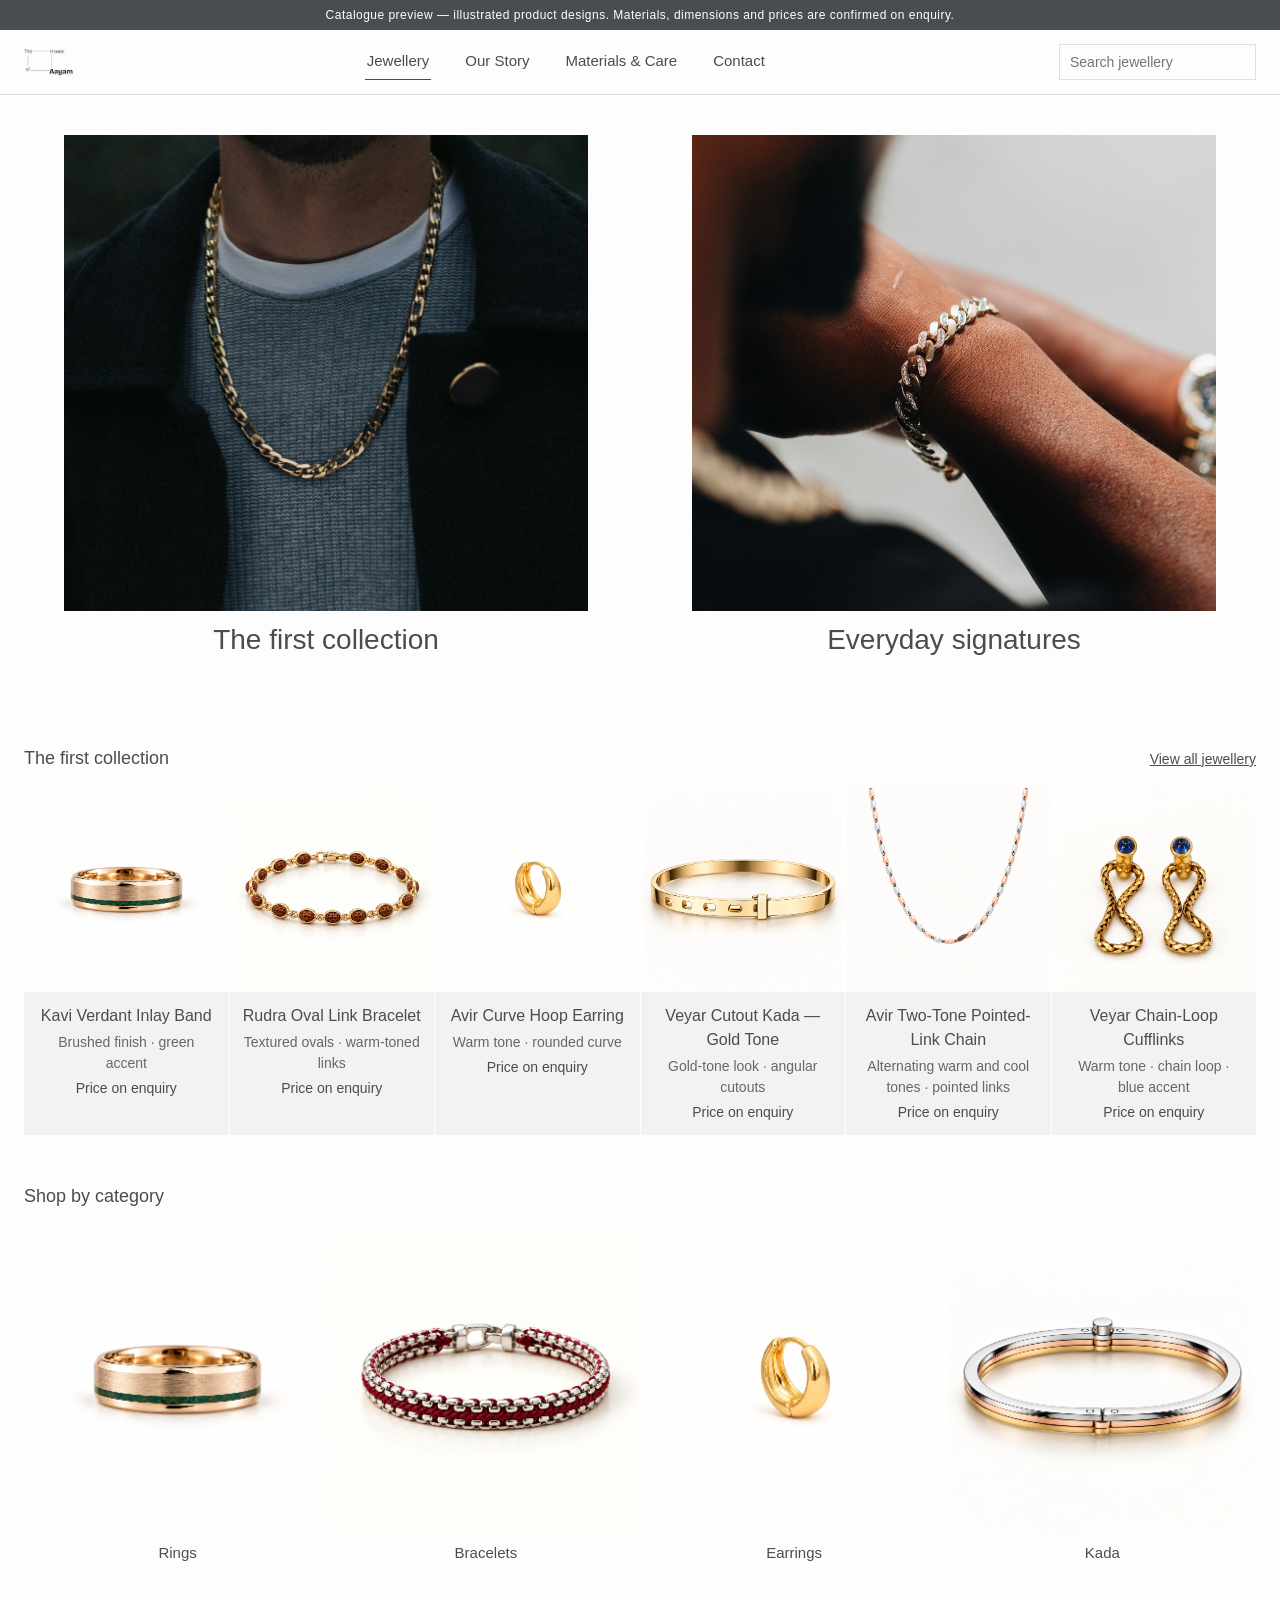
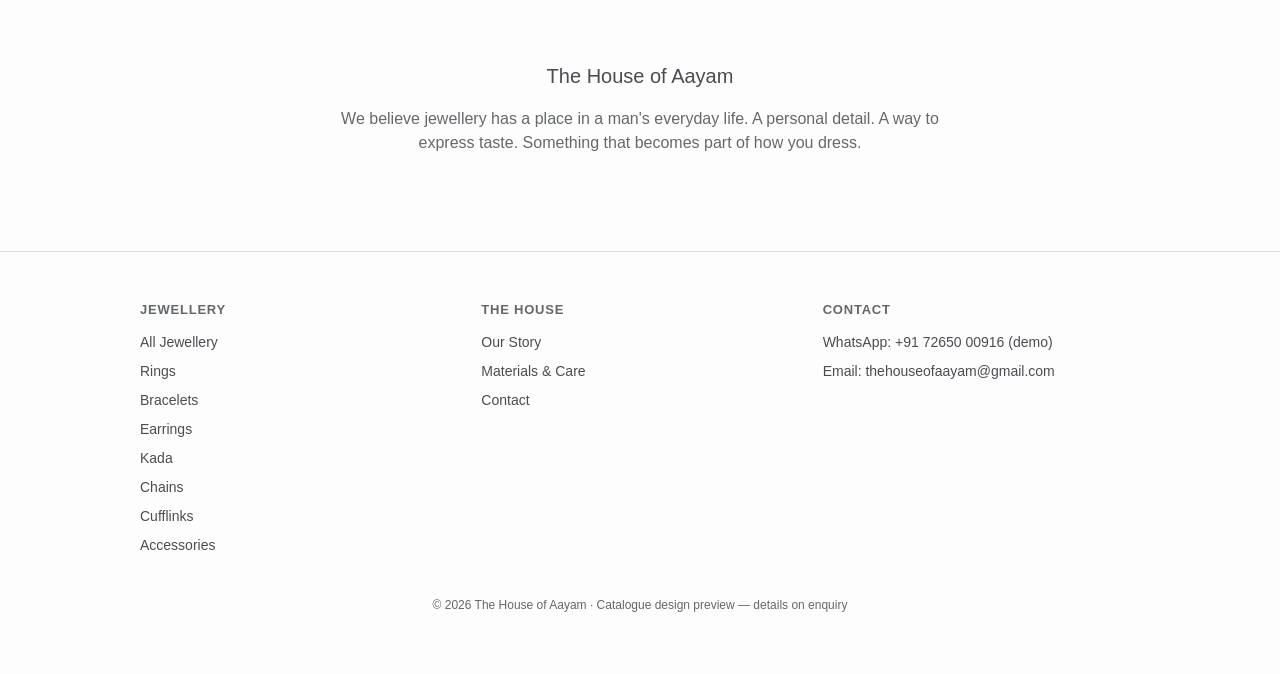
==== commit 9eaf8bf7: "Publish enquiry-only jewellery catalogue preview" ====
--- a/preview/index.html
+++ b/preview/index.html
@@ -5,10 +5,10 @@
 <meta name="viewport" content="width=device-width, initial-scale=1">
 <title>The House of Aayam — Home (Draft Preview)</title>
 <meta name="robots" content="noindex">
-<link rel="stylesheet" href="styles.css?v=20261022-kada-1">
+<link rel="stylesheet" href="styles.css?v=20261024-full-catalogue-1">
 </head>
 <body>
-<div class="preview-notice">Catalogue preview — illustrated rings, bracelets, earrings and Kada; chains and pendants include sample details.</div>
+<div class="preview-notice">Catalogue preview — illustrated product designs. Materials, dimensions and prices are confirmed on enquiry.</div>
 <header class="site-header">
   <div class="nav-row">
     <a class="nav-logo" href="index.html"><img src="../assets/logo.png" alt="The House of Aayam"></a>
@@ -35,7 +35,8 @@
     <a class="primary-link" href="all-jewellery.html?category=Earrings">Earrings</a>
     <a class="primary-link" href="all-jewellery.html?category=Kada">Kada</a>
     <a class="primary-link" href="all-jewellery.html?category=Chains">Chains</a>
-    <a class="primary-link" href="all-jewellery.html?category=Pendants">Pendants</a>
+    <a class="primary-link" href="all-jewellery.html?category=Cufflinks">Cufflinks</a>
+    <a class="primary-link" href="all-jewellery.html?category=Accessories">Accessories</a>
     <a class="secondary-link" href="our-story.html">Our Story</a>
     <a class="secondary-link" href="materials-care.html">Materials &amp; Care</a>
     <a class="secondary-link" href="contact.html">Contact</a>
@@ -50,8 +51,8 @@
       <figcaption><a href="all-jewellery.html">The first collection</a></figcaption>
     </figure>
     <figure class="campaign-panel">
-      <a href="all-jewellery.html?sort=price-asc"><div class="frame"><img src="images/campaign-hand.jpg" alt=""></div></a>
-      <figcaption><a href="all-jewellery.html?sort=price-asc">Everyday signatures</a></figcaption>
+      <a href="all-jewellery.html?category=Rings"><div class="frame"><img src="images/campaign-hand.jpg" alt=""></div></a>
+      <figcaption><a href="all-jewellery.html?category=Rings">Everyday signatures</a></figcaption>
     </figure>
   </section>
 
@@ -82,14 +83,6 @@
         <div class="frame"><img src="../catalog/images/kada/tri-tone-hinged-kada/01-hero.webp" alt="Kada — Samar Tri-Tone Kada"></div>
         <figcaption>Kada</figcaption>
       </a>
-      <a class="category-tile" href="all-jewellery.html?category=Chains">
-        <div class="frame"><img src="../catalog/images/reference/chain-01.jpg" alt="Chains"></div>
-        <figcaption>Chains</figcaption>
-      </a>
-      <a class="category-tile" href="all-jewellery.html?category=Pendants">
-        <div class="frame"><img src="../catalog/images/reference/pendant-01.jpg" alt="Pendants"></div>
-        <figcaption>Pendants</figcaption>
-      </a>
     </div>
   </section>
 
@@ -109,7 +102,8 @@
       <a href="all-jewellery.html?category=Earrings">Earrings</a>
       <a href="all-jewellery.html?category=Kada">Kada</a>
       <a href="all-jewellery.html?category=Chains">Chains</a>
-      <a href="all-jewellery.html?category=Pendants">Pendants</a>
+      <a href="all-jewellery.html?category=Cufflinks">Cufflinks</a>
+      <a href="all-jewellery.html?category=Accessories">Accessories</a>
     </div>
     <div class="footer-col">
       <h3>The House</h3>
@@ -123,15 +117,15 @@
       <p>Email: thehouseofaayam@gmail.com</p>
     </div>
   </div>
-  <p class="footer-bottom">&copy; 2026 The House of Aayam · Design preview — sample content</p>
+  <p class="footer-bottom">&copy; 2026 The House of Aayam · Catalogue design preview — details on enquiry</p>
 </footer>
 
-<script src="catalog.js?v=20261022-kada-1"></script>
+<script src="catalog.js?v=20261024-full-catalogue-1"></script>
 <script>
 loadCatalog().then(data => {
   const byCategory = {};
   data.products.forEach(p => { (byCategory[p.category] ||= []).push(p); });
-  const featured = data.categories.map(c => byCategory[c][0]).filter(Boolean);
+  const featured = data.categories.slice(0, 6).map(c => byCategory[c][0]).filter(Boolean);
   renderGrid(document.getElementById('featured-grid'), featured);
 }).catch(err => {
   document.getElementById('featured-grid').innerHTML = '<p style="padding:24px;color:#c00">' + err.message + '</p>';
--- a/preview/styles.css
+++ b/preview/styles.css
@@ -163,8 +163,7 @@
 }
 .card .info { order: 2; padding: 12px; text-align: left; }
 @media (min-width: 768px) {
-  .card .imgwrap { order: 2; }
-  .card .info { order: 1; text-align: center; }
+  .card .info { text-align: center; }
 }
 .card .name { font-size: 14px; margin: 0 0 4px; }
 @media (min-width: 768px) { .card .name { font-size: 16px; } }
@@ -181,7 +180,7 @@
   display: grid; grid-template-columns: repeat(2, 1fr); gap: 12px; padding: 12px;
 }
 @media (min-width: 768px) { .category-row { grid-template-columns: repeat(3, 1fr); gap: 1px; padding: 0; } }
-@media (min-width: 1024px) { .category-row { grid-template-columns: repeat(6, 1fr); } }
+@media (min-width: 1024px) { .category-row { grid-template-columns: repeat(4, 1fr); } }
 .category-tile .frame { aspect-ratio: 1/1; background: var(--tile); overflow: hidden; }
 .category-tile img { width: 100%; height: 100%; object-fit: contain; }
 .category-tile figcaption { text-align: center; margin-top: 8px; font-size: 15px; }
@@ -235,7 +234,7 @@
 @media (min-width: 1024px) { .product-detail { grid-template-columns: 1fr 1fr; } }
 .gallery .main { aspect-ratio: 1/1; background: var(--tile); overflow: hidden; }
 .gallery .main img { width: 100%; height: 100%; object-fit: contain; }
-.gallery .thumbs { display: flex; gap: 8px; padding: 12px; }
+.gallery .thumbs { display: flex; flex-wrap: wrap; gap: 8px; padding: 12px; }
 .gallery .thumbs button { border: 1px solid var(--rule); width: 88px; padding: 0; background: var(--tile); cursor: pointer; color: var(--text); }
 .gallery .thumbs button[aria-pressed="true"] { border-color: var(--text); }
 .gallery .thumbs button:focus-visible { outline: 2px solid var(--text); outline-offset: 3px; }
@@ -259,6 +258,9 @@
 .colourway-links a { display: inline-flex; align-items: center; min-height: 40px; padding: 0 12px; border: 1px solid var(--rule); }
 .colourway-links a[aria-current="page"] { border-color: var(--text); background: var(--text); color: #fff; }
 .colourway-links a:focus-visible { outline: 2px solid var(--text); outline-offset: 3px; }
+.colourway-links button { min-height: 40px; padding: 0 12px; border: 1px solid var(--rule); background: var(--bg); color: var(--text); cursor: pointer; }
+.colourway-links button[aria-pressed="true"] { border-color: var(--text); background: var(--text); color: #fff; }
+.colourway-links button:focus-visible { outline: 2px solid var(--text); outline-offset: 3px; }
 .product-info .price { font-size: 18px; margin: 0 0 24px; }
 .product-crumbs { font-size: 13px; color: var(--text-secondary); margin: 0 0 30px; }
 .product-reference { font-size: 10px; letter-spacing: .08em; color: var(--text-secondary); margin: 0 0 8px; }
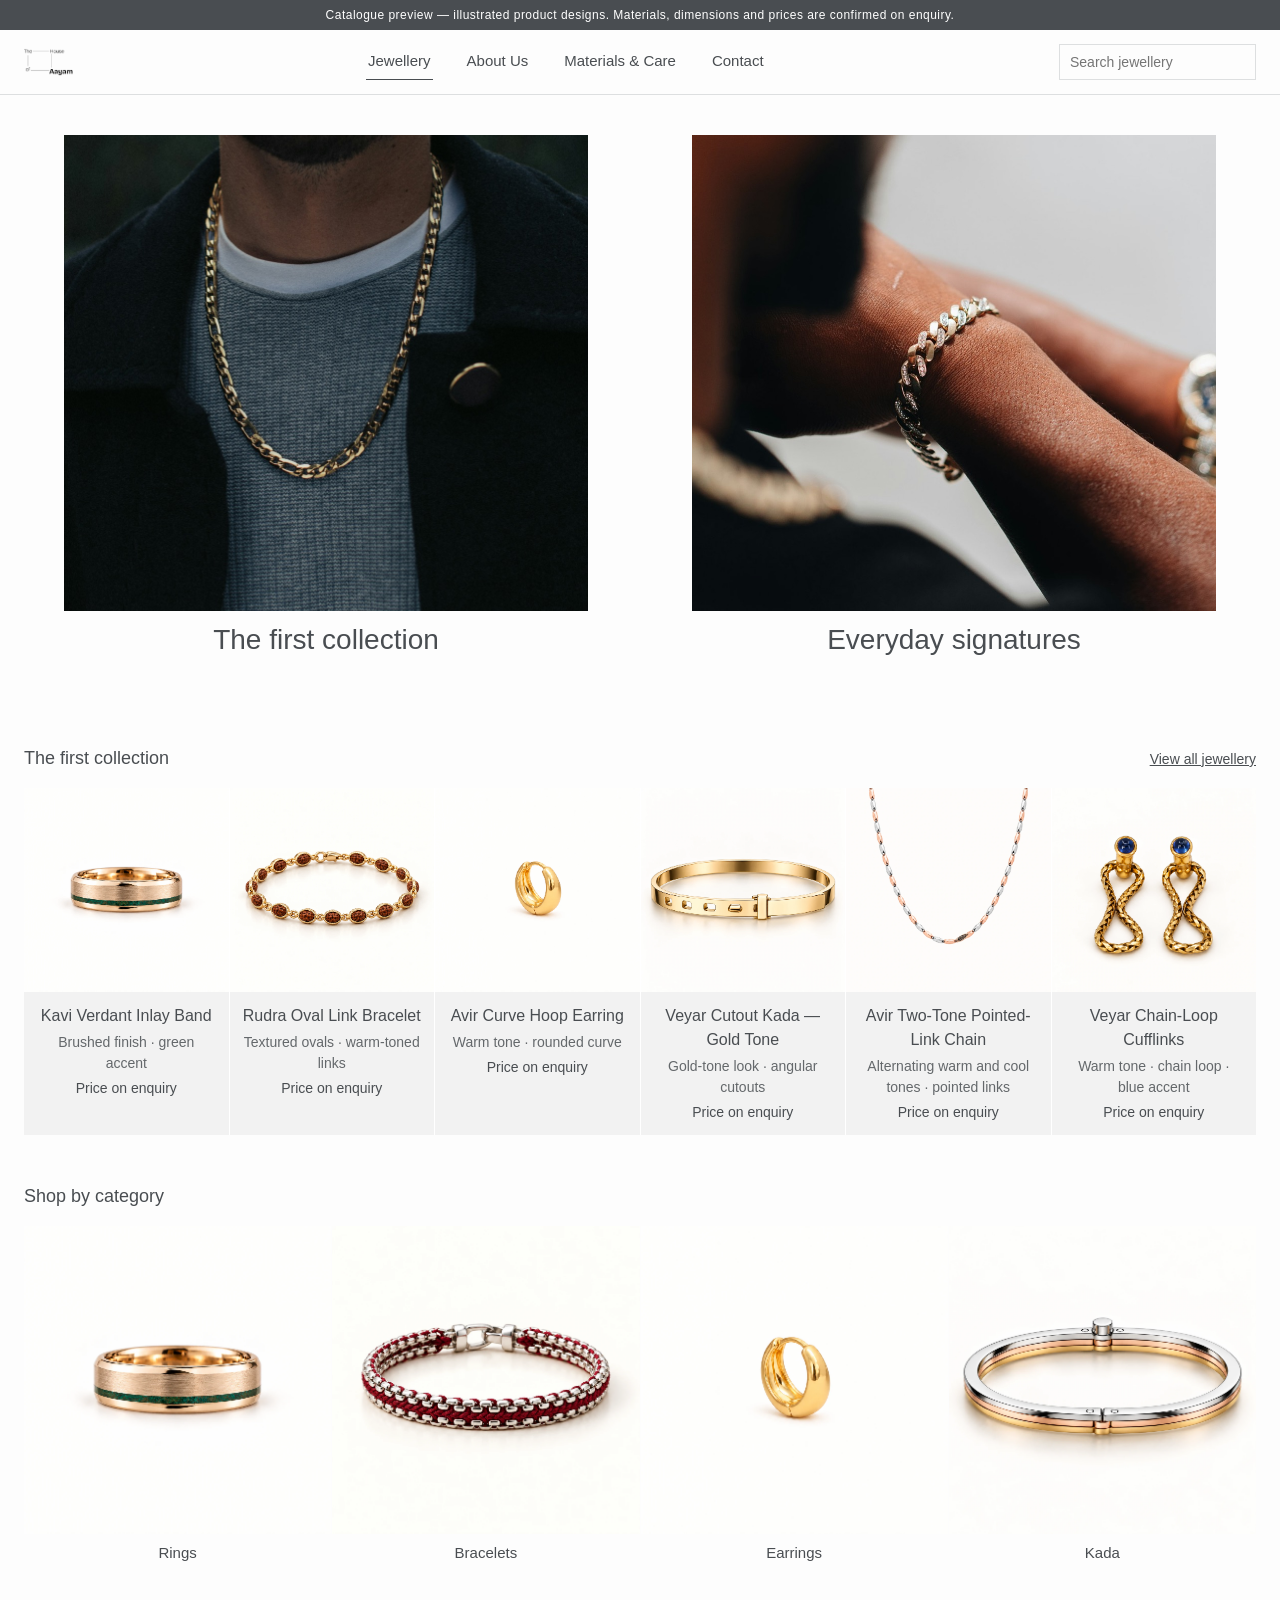
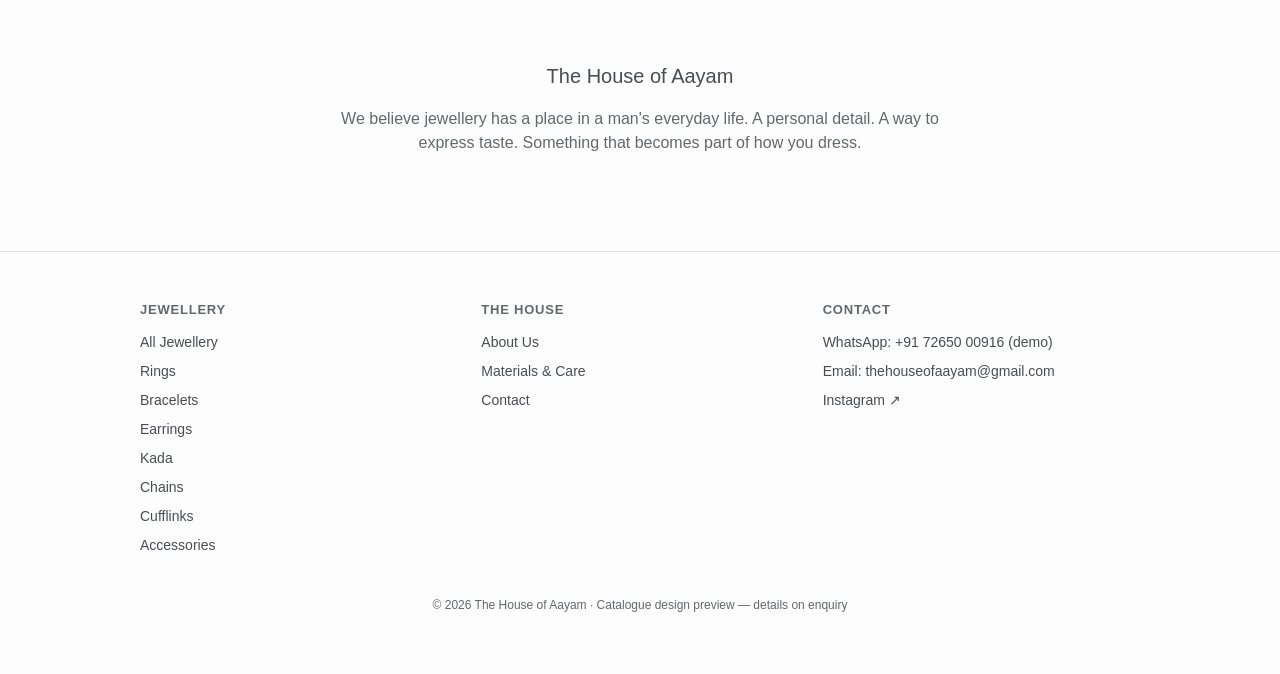
==== commit 15d49fdb: "Publish approved About Us page and real workshop photos" ====
--- a/preview/index.html
+++ b/preview/index.html
@@ -14,7 +14,7 @@
     <a class="nav-logo" href="index.html"><img src="../assets/logo.png" alt="The House of Aayam"></a>
     <nav class="nav-center">
       <a href="all-jewellery.html" class="active">Jewellery</a>
-      <a href="our-story.html">Our Story</a>
+      <a href="our-story.html">About Us</a>
       <a href="materials-care.html">Materials &amp; Care</a>
       <a href="contact.html">Contact</a>
     </nav>
@@ -37,7 +37,7 @@
     <a class="primary-link" href="all-jewellery.html?category=Chains">Chains</a>
     <a class="primary-link" href="all-jewellery.html?category=Cufflinks">Cufflinks</a>
     <a class="primary-link" href="all-jewellery.html?category=Accessories">Accessories</a>
-    <a class="secondary-link" href="our-story.html">Our Story</a>
+    <a class="secondary-link" href="our-story.html">About Us</a>
     <a class="secondary-link" href="materials-care.html">Materials &amp; Care</a>
     <a class="secondary-link" href="contact.html">Contact</a>
   </nav>
@@ -107,7 +107,7 @@
     </div>
     <div class="footer-col">
       <h3>The House</h3>
-      <a href="our-story.html">Our Story</a>
+      <a href="our-story.html">About Us</a>
       <a href="materials-care.html">Materials &amp; Care</a>
       <a href="contact.html">Contact</a>
     </div>
@@ -115,6 +115,7 @@
       <h3>Contact</h3>
       <p>WhatsApp: +91 72650 00916 (demo)</p>
       <p>Email: thehouseofaayam@gmail.com</p>
+      <a href="https://www.instagram.com/thehouseofaayam/" target="_blank" rel="noopener noreferrer">Instagram ↗</a>
     </div>
   </div>
   <p class="footer-bottom">&copy; 2026 The House of Aayam · Catalogue design preview — details on enquiry</p>
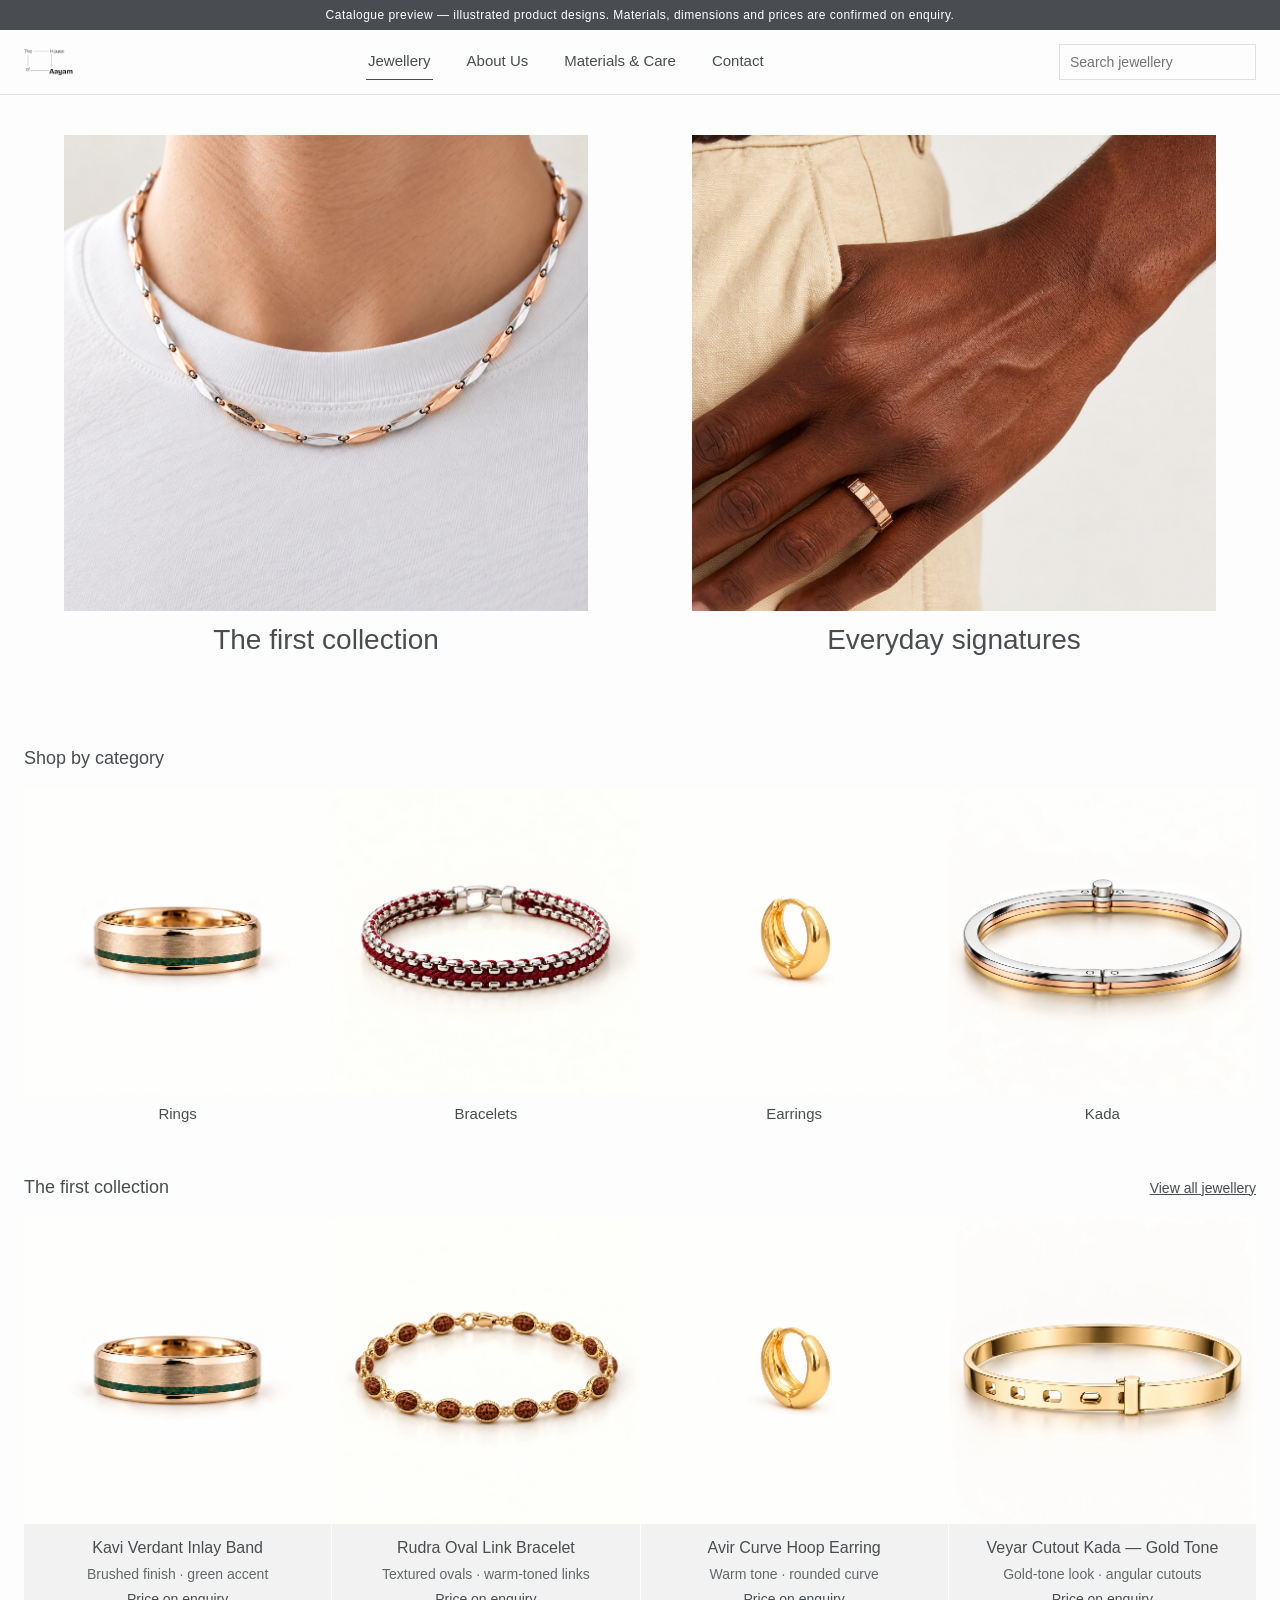
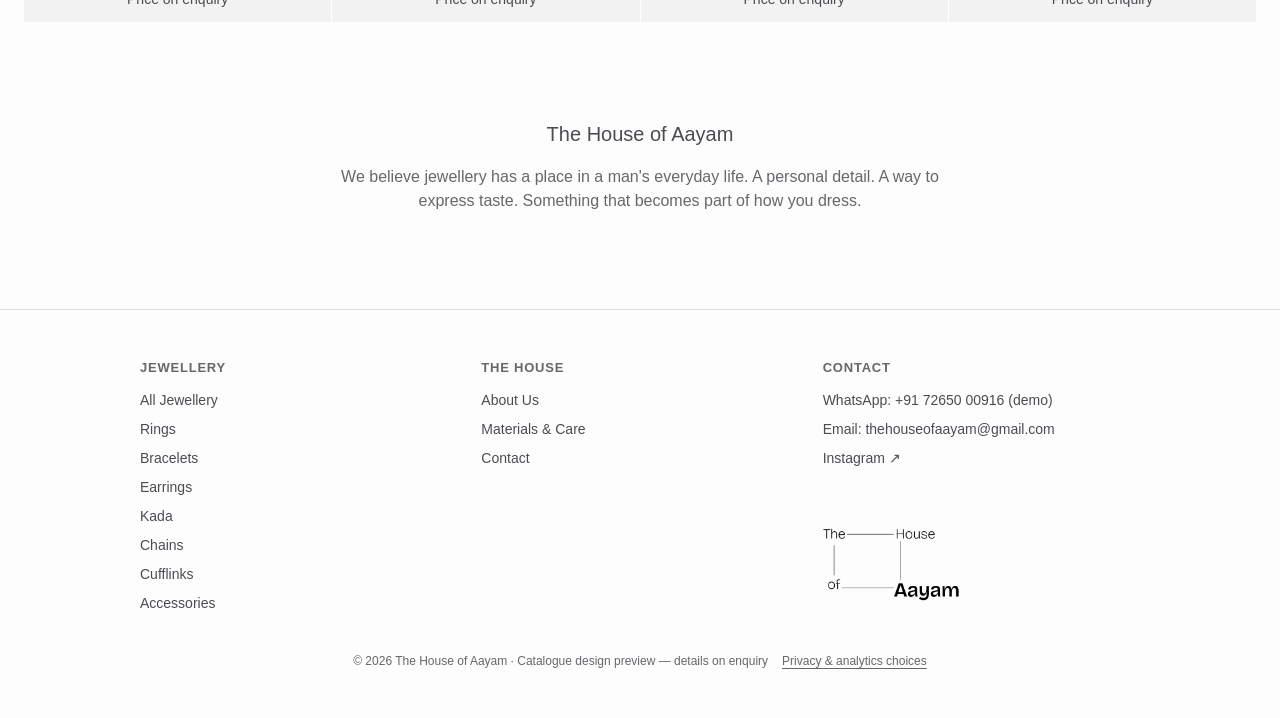
==== commit 9bc8ea4d: "Refine homepage layout, worn-image rotations, and footer" ====
--- a/preview/index.html
+++ b/preview/index.html
@@ -5,7 +5,7 @@
 <meta name="viewport" content="width=device-width, initial-scale=1">
 <title>The House of Aayam — Home (Draft Preview)</title>
 <meta name="robots" content="noindex">
-<link rel="stylesheet" href="styles.css?v=20261024-full-catalogue-1">
+<link rel="stylesheet" href="styles.css?v=20261117-home-footer-2">
 </head>
 <body>
 <div class="preview-notice">Catalogue preview — illustrated product designs. Materials, dimensions and prices are confirmed on enquiry.</div>
@@ -46,25 +46,17 @@
 
 <main>
   <section class="campaign-pair">
-    <figure class="campaign-panel">
-      <a href="all-jewellery.html"><div class="frame"><img src="images/campaign-neck.jpg" alt=""></div></a>
+    <figure class="campaign-panel" data-campaign="first-collection">
+      <a class="campaign-image-link" href="product.html?id=AYM-CH-101" aria-label="View Avir Two-Tone Pointed-Link Chain"><div class="frame"><img class="campaign-image is-visible" src="../catalog/images/chains/two-tone-pointed-link-chain/03-worn.webp" alt="Avir Two-Tone Pointed-Link Chain worn on the neck" fetchpriority="high"></div></a>
       <figcaption><a href="all-jewellery.html">The first collection</a></figcaption>
     </figure>
-    <figure class="campaign-panel">
-      <a href="all-jewellery.html?category=Rings"><div class="frame"><img src="images/campaign-hand.jpg" alt=""></div></a>
-      <figcaption><a href="all-jewellery.html?category=Rings">Everyday signatures</a></figcaption>
+    <figure class="campaign-panel" data-campaign="everyday-signatures">
+      <a class="campaign-image-link" href="product.html?id=AYM-RG-106" aria-label="View Dhruv Segmented Band"><div class="frame"><img class="campaign-image is-visible" src="../catalog/images/rings/segmented-rose-gold-stone-band/03-worn.webp" alt="Dhruv Segmented Band worn on a hand" fetchpriority="high"></div></a>
+      <figcaption><a href="all-jewellery.html">Everyday signatures</a></figcaption>
     </figure>
   </section>
 
   <section class="section">
-    <div class="section-head">
-      <h2>The first collection</h2>
-      <a href="all-jewellery.html">View all jewellery</a>
-    </div>
-    <div class="grid" id="featured-grid"></div>
-  </section>
-
-  <section class="section" style="padding-top:0">
     <div class="section-head"><h2>Shop by category</h2></div>
     <div class="category-row">
       <a class="category-tile" href="all-jewellery.html?category=Rings">
@@ -84,6 +76,14 @@
         <figcaption>Kada</figcaption>
       </a>
     </div>
+  </section>
+
+  <section class="section" style="padding-top:0">
+    <div class="section-head">
+      <h2>The first collection</h2>
+      <a href="all-jewellery.html">View all jewellery</a>
+    </div>
+    <div class="grid" id="featured-grid"></div>
   </section>
 
   <section class="brand-statement">
@@ -116,18 +116,24 @@
       <p>WhatsApp: +91 72650 00916 (demo)</p>
       <p>Email: thehouseofaayam@gmail.com</p>
       <a href="https://www.instagram.com/thehouseofaayam/" target="_blank" rel="noopener noreferrer">Instagram ↗</a>
+      <a class="footer-logo" href="index.html" aria-label="The House of Aayam home"><img src="../assets/logo.png" alt="The House of Aayam"></a>
     </div>
   </div>
-  <p class="footer-bottom">&copy; 2026 The House of Aayam · Catalogue design preview — details on enquiry</p>
+  <div class="footer-meta">
+    <p class="footer-bottom">&copy; 2026 The House of Aayam · Catalogue design preview — details on enquiry</p>
+    <a class="privacy-footer" href="https://thehouseofaayam.com/privacy.html">Privacy &amp; analytics choices</a>
+  </div>
 </footer>
 
 <script src="catalog.js?v=20261024-full-catalogue-1"></script>
+<script src="home.js?v=20261117-home-2"></script>
 <script>
 loadCatalog().then(data => {
   const byCategory = {};
   data.products.forEach(p => { (byCategory[p.category] ||= []).push(p); });
-  const featured = data.categories.slice(0, 6).map(c => byCategory[c][0]).filter(Boolean);
+  const featured = data.categories.slice(0, 4).map(c => byCategory[c][0]).filter(Boolean);
   renderGrid(document.getElementById('featured-grid'), featured);
+  initCampaignRotators(data.products);
 }).catch(err => {
   document.getElementById('featured-grid').innerHTML = '<p style="padding:24px;color:#c00">' + err.message + '</p>';
 });
--- a/preview/styles.css
+++ b/preview/styles.css
@@ -125,7 +125,10 @@
 .campaign-panel a { display: block; }
 .campaign-panel .frame { aspect-ratio: 2/3; overflow: hidden; background: var(--tile); }
 @media (min-width: 768px) { .campaign-panel .frame { aspect-ratio: 1.1/1; } }
-.campaign-panel img { width: 100%; height: 100%; object-fit: cover; }
+.campaign-panel .frame { position: relative; }
+.campaign-panel .campaign-image { width: 100%; height: 100%; object-fit: cover; position: absolute; inset: 0; opacity: 0; transition: opacity 650ms ease-in-out; }
+.campaign-panel .campaign-image.is-visible { opacity: 1; }
+@media (prefers-reduced-motion: reduce) { .campaign-panel .campaign-image { transition: none; } }
 .campaign-panel figcaption {
   text-align: center; margin-top: 8px; font-size: 16px; line-height: 1.2;
 }
@@ -151,7 +154,6 @@
 }
 @media (min-width: 768px) { .grid { grid-template-columns: repeat(3, 1fr); } }
 @media (min-width: 1024px) { .grid { grid-template-columns: repeat(4, 1fr); } }
-@media (min-width: 1024px) { #featured-grid { grid-template-columns: repeat(6, 1fr); } }
 
 .card { background: var(--tile); display: flex; flex-direction: column; }
 .card .imgwrap { order: 1; aspect-ratio: 1/1; overflow: hidden; position: relative; }
@@ -310,7 +312,12 @@
 @media (min-width: 768px) { .footer-grid { grid-template-columns: repeat(3, 1fr); } }
 .footer-col h3 { font-size: 13px; text-transform: uppercase; letter-spacing: 0.06em; color: var(--text-secondary); margin: 0 0 12px; }
 .footer-col a, .footer-col p { display: block; font-size: 14px; margin: 0 0 8px; }
-.footer-bottom { text-align: center; font-size: 12px; color: var(--text-secondary); margin-top: 32px; }
+.footer-col .footer-logo { width: min(137px, 85%); margin: 56px 0 0; }
+.footer-logo img { width: 100%; height: auto; }
+.footer-meta { display: flex; justify-content: center; align-items: baseline; gap: 4px 14px; flex-wrap: wrap; margin-top: 30px; text-align: center; }
+.footer-bottom { font-size: 12px; color: var(--text-secondary); margin: 0; }
+.footer-meta .privacy-footer { font-size: 12px; color: var(--text-secondary); margin: 0; text-decoration: underline; text-underline-offset: 3px; }
+@media (max-width: 767px) { .footer-col .footer-logo { margin-top: 30px; } }
 
 /* Stub page */
 .stub { max-width: 560px; margin: 0 auto; padding: 64px 12px; text-align: center; }
